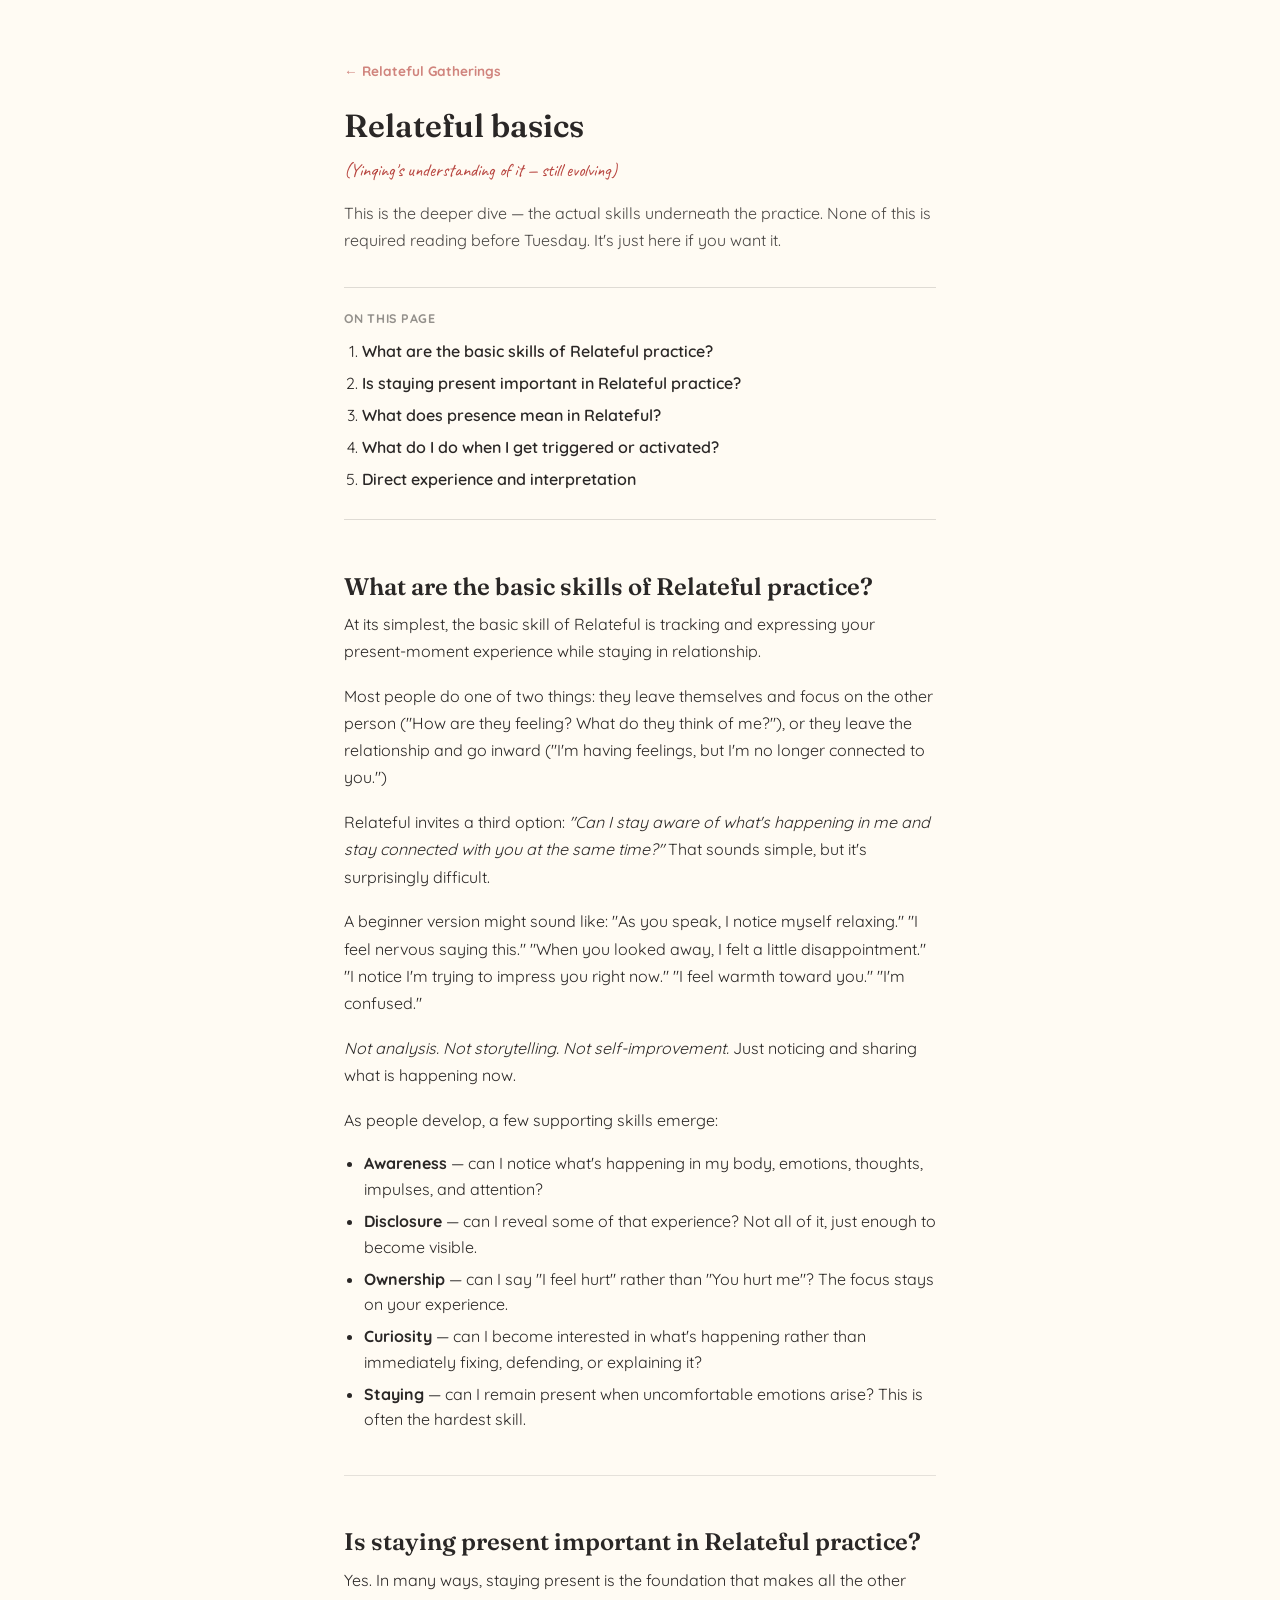
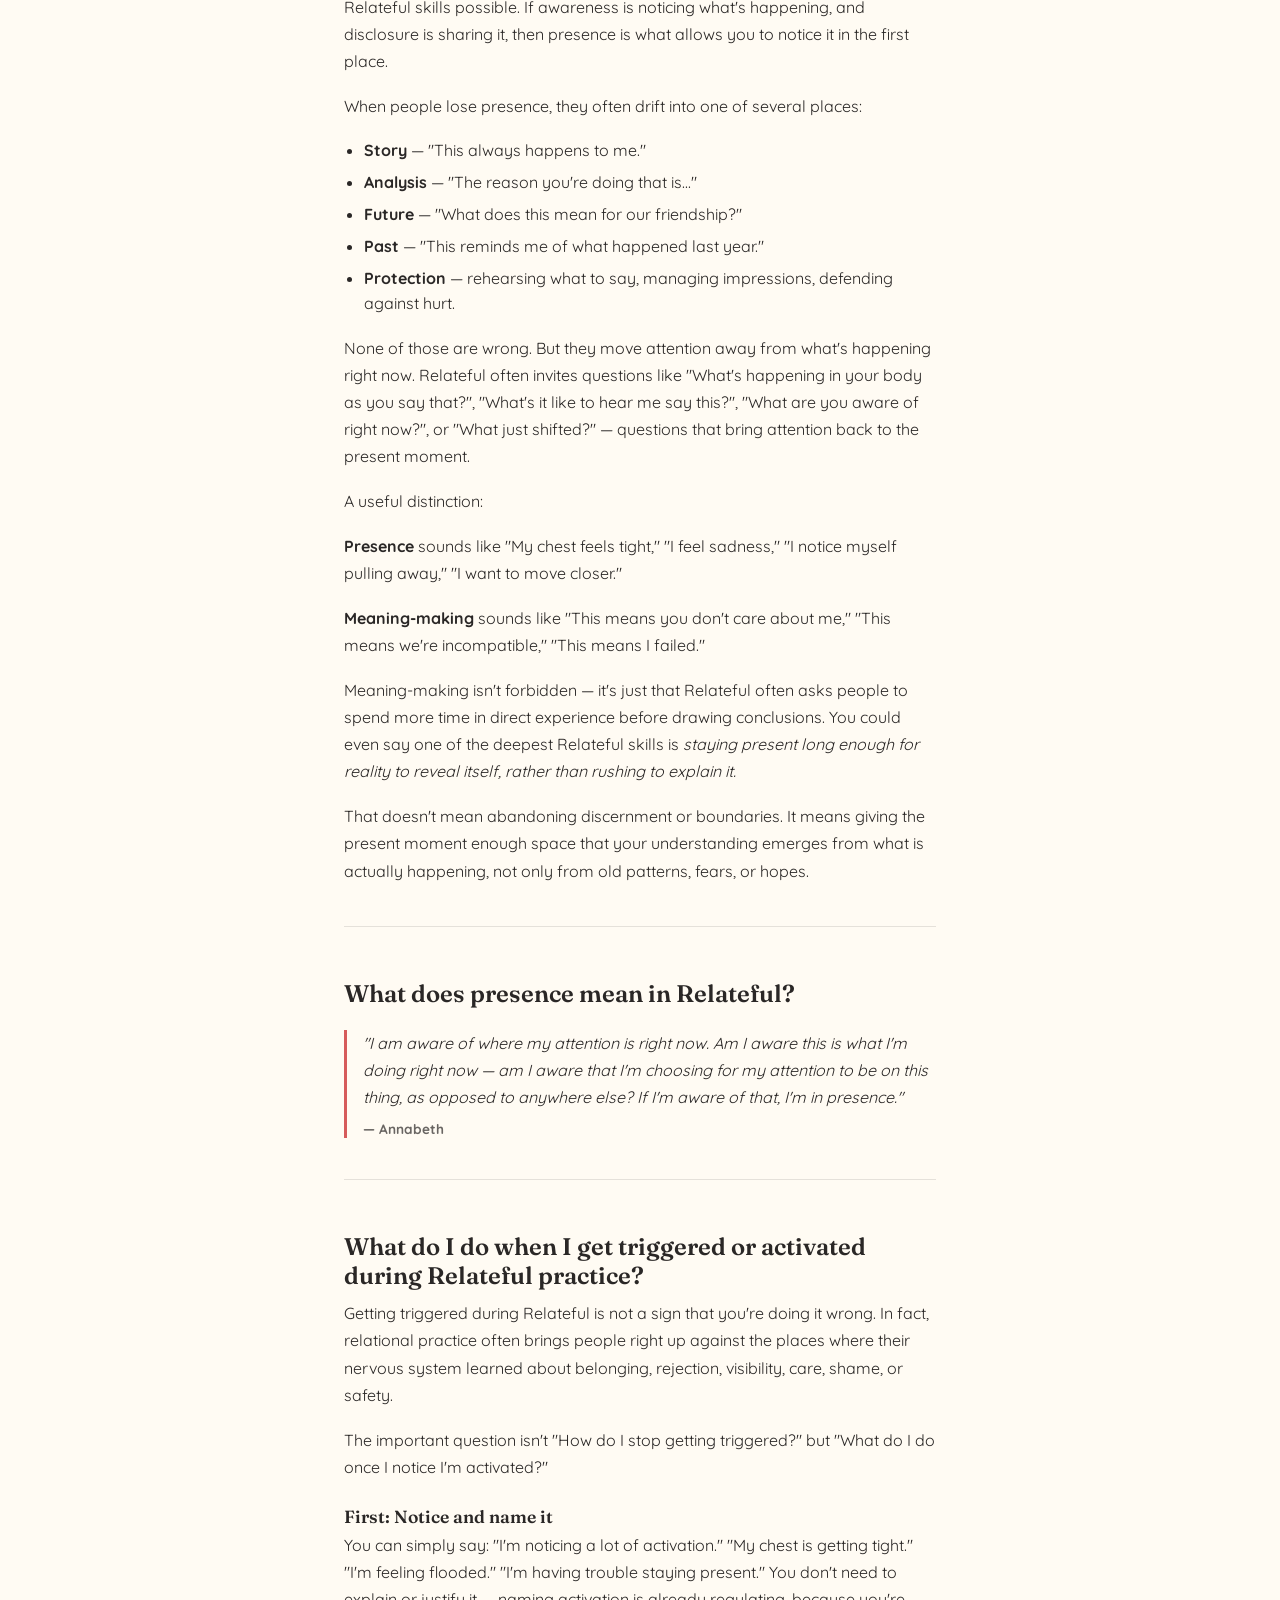
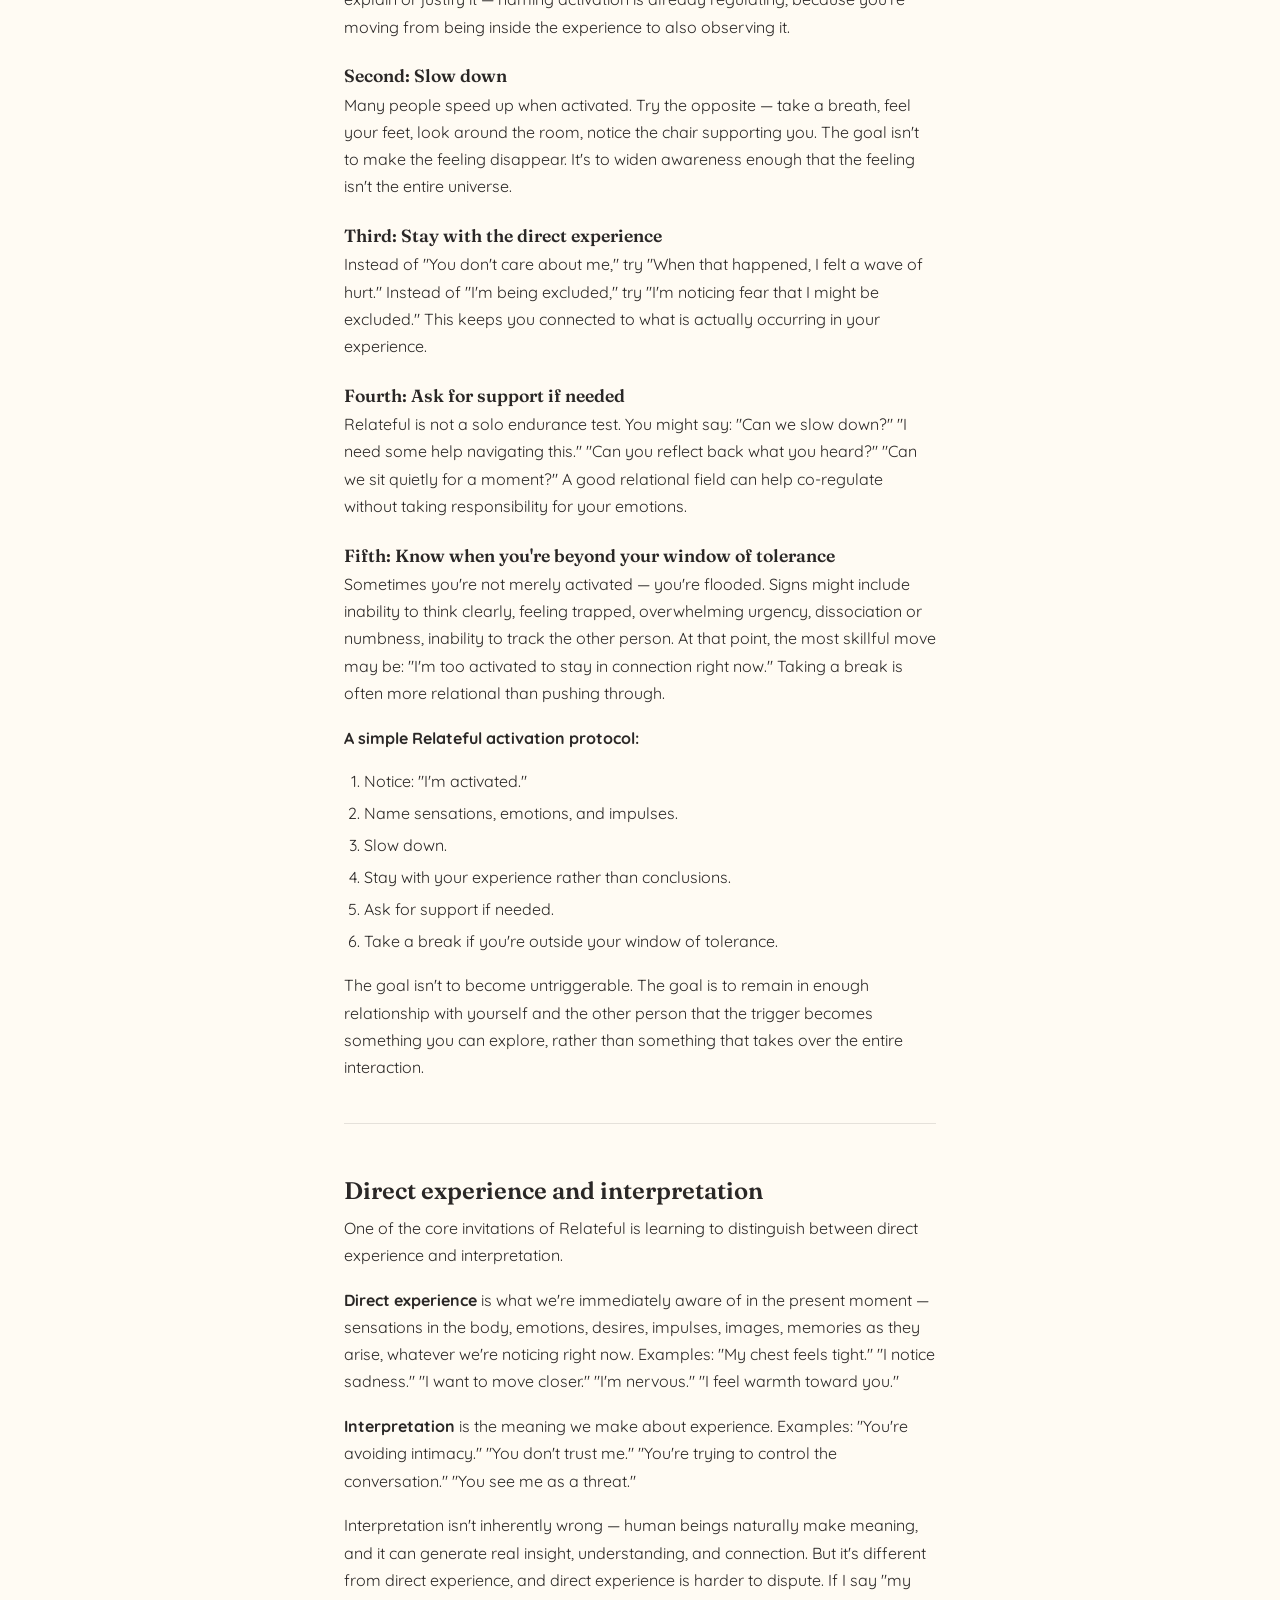
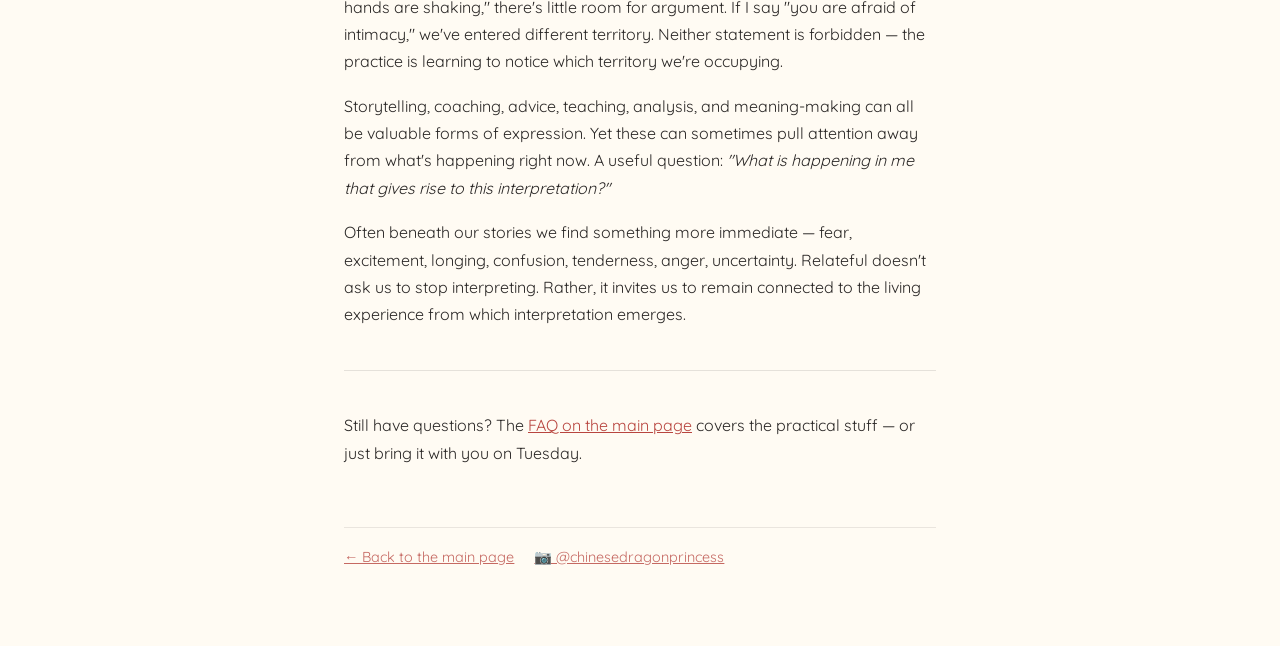
==== basics.html @ a6a4e507 "v1: site as of Aug 20 (Tuesdays 9/15 launch, 516 E 15th St, I/you/we diagram, FAQ set)" ====
<!DOCTYPE html>
<html lang="en">
<head>
<meta charset="UTF-8">
<meta name="viewport" content="width=device-width, initial-scale=1.0">
<title>Relateful Basics — Relateful Gatherings</title>
<meta name="description" content="A deeper look at the skills underneath Relateful practice — awareness, disclosure, ownership, curiosity, staying, and what to do when you get activated.">
<link rel="preconnect" href="https://fonts.googleapis.com">
<link rel="preconnect" href="https://fonts.gstatic.com" crossorigin>
<link href="https://fonts.googleapis.com/css2?family=Fraunces:ital,opsz,wght@0,9..144,400;0,9..144,500;0,9..144,600;1,9..144,500&family=Quicksand:wght@400;500;600;700&family=Caveat:wght@500;600;700&display=swap" rel="stylesheet">
<style>
  :root{
    --chocolate:#2A2726; --chocolate-soft:#3d3836;
    --cream-light:#F5EFE0; --poppy:#D65B5B; --poppy-dark:#b8453f; --white:#FFFBF3;
  }
  *{box-sizing:border-box;}
  body{margin:0; font-family:'Quicksand', sans-serif; color:var(--chocolate); background:var(--white);}
  h1,h2,h3{font-family:'Fraunces', serif; margin:0 0 .4em 0; line-height:1.2; font-weight:600;}
  .script{font-family:'Caveat', cursive; font-weight:600;}
  p{line-height:1.7; margin:0 0 1.1em 0;}
  a{color:var(--poppy-dark);}
  .wrap{max-width:640px; margin:0 auto; padding:60px 24px 80px;}

  .back-link{display:inline-block; font-size:.85rem; font-weight:700; opacity:.65; text-decoration:none; margin-bottom:28px;}
  header .script-sub{font-family:'Caveat',cursive; font-size:1.15rem; color:var(--poppy-dark); margin:2px 0 18px; display:block;}
  header .intro{opacity:.85;}

  h2{font-size:1.5rem; margin-top:2.2em;}
  h3{font-size:1.1rem; margin-top:1.4em; margin-bottom:.3em;}

  ul, ol{padding-left:20px; margin:0 0 1.1em;}
  li{margin-bottom:.4em; line-height:1.6;}

  .toc{margin:32px 0 8px; padding:20px 0; border-top:1px solid rgba(42,39,38,0.15); border-bottom:1px solid rgba(42,39,38,0.15);}
  .toc p{font-size:.78rem; text-transform:uppercase; letter-spacing:.06em; font-weight:700; opacity:.5; margin:0 0 10px;}
  .toc ol{margin:0; padding-left:18px;}
  .toc a{text-decoration:none; font-weight:600; color:var(--chocolate);}
  .toc a:hover{color:var(--poppy-dark);}

  blockquote{margin:1.3em 0; padding-left:16px; border-left:3px solid var(--poppy); font-style:italic;}
  blockquote p{margin:0 0 .4em;}
  blockquote cite{font-style:normal; font-weight:700; font-size:.85rem; opacity:.7;}

  .divider{border:none; border-top:1px solid rgba(42,39,38,0.12); margin:2.6em 0;}

  footer{margin-top:60px; padding-top:20px; border-top:1px solid rgba(42,39,38,0.12); font-size:.9rem; opacity:.8;}
  footer a{margin-right:16px;}
</style>
</head>
<body>
  <div class="wrap">

    <a class="back-link" href="index.html">← Relateful Gatherings</a>

    <header>
      <h1>Relateful basics</h1>
      <span class="script-sub">(Yinqing's understanding of it — still evolving)</span>
      <p class="intro">This is the deeper dive — the actual skills underneath the practice. None of this is required reading before Tuesday. It's just here if you want it.</p>
    </header>

    <nav class="toc">
      <p>On this page</p>
      <ol>
        <li><a href="#skills">What are the basic skills of Relateful practice?</a></li>
        <li><a href="#staying-present">Is staying present important in Relateful practice?</a></li>
        <li><a href="#what-is-presence">What does presence mean in Relateful?</a></li>
        <li><a href="#triggered">What do I do when I get triggered or activated?</a></li>
        <li><a href="#direct-experience">Direct experience and interpretation</a></li>
      </ol>
    </nav>

    <section id="skills">
      <h2>What are the basic skills of Relateful practice?</h2>
      <p>At its simplest, the basic skill of Relateful is tracking and expressing your present-moment experience while staying in relationship.</p>
      <p>Most people do one of two things: they leave themselves and focus on the other person ("How are they feeling? What do they think of me?"), or they leave the relationship and go inward ("I'm having feelings, but I'm no longer connected to you.")</p>
      <p>Relateful invites a third option: <em>"Can I stay aware of what's happening in me and stay connected with you at the same time?"</em> That sounds simple, but it's surprisingly difficult.</p>
      <p>A beginner version might sound like: "As you speak, I notice myself relaxing." "I feel nervous saying this." "When you looked away, I felt a little disappointment." "I notice I'm trying to impress you right now." "I feel warmth toward you." "I'm confused."</p>
      <p><em>Not analysis. Not storytelling. Not self-improvement.</em> Just noticing and sharing what is happening now.</p>
      <p>As people develop, a few supporting skills emerge:</p>
      <ul>
        <li><strong>Awareness</strong> — can I notice what's happening in my body, emotions, thoughts, impulses, and attention?</li>
        <li><strong>Disclosure</strong> — can I reveal some of that experience? Not all of it, just enough to become visible.</li>
        <li><strong>Ownership</strong> — can I say "I feel hurt" rather than "You hurt me"? The focus stays on your experience.</li>
        <li><strong>Curiosity</strong> — can I become interested in what's happening rather than immediately fixing, defending, or explaining it?</li>
        <li><strong>Staying</strong> — can I remain present when uncomfortable emotions arise? This is often the hardest skill.</li>
      </ul>
    </section>

    <hr class="divider">

    <section id="staying-present">
      <h2>Is staying present important in Relateful practice?</h2>
      <p>Yes. In many ways, staying present is the foundation that makes all the other Relateful skills possible. If awareness is noticing what's happening, and disclosure is sharing it, then presence is what allows you to notice it in the first place.</p>
      <p>When people lose presence, they often drift into one of several places:</p>
      <ul>
        <li><strong>Story</strong> — "This always happens to me."</li>
        <li><strong>Analysis</strong> — "The reason you're doing that is..."</li>
        <li><strong>Future</strong> — "What does this mean for our friendship?"</li>
        <li><strong>Past</strong> — "This reminds me of what happened last year."</li>
        <li><strong>Protection</strong> — rehearsing what to say, managing impressions, defending against hurt.</li>
      </ul>
      <p>None of those are wrong. But they move attention away from what's happening right now. Relateful often invites questions like "What's happening in your body as you say that?", "What's it like to hear me say this?", "What are you aware of right now?", or "What just shifted?" — questions that bring attention back to the present moment.</p>
      <p>A useful distinction:</p>
      <p><strong>Presence</strong> sounds like "My chest feels tight," "I feel sadness," "I notice myself pulling away," "I want to move closer."</p>
      <p><strong>Meaning-making</strong> sounds like "This means you don't care about me," "This means we're incompatible," "This means I failed."</p>
      <p>Meaning-making isn't forbidden — it's just that Relateful often asks people to spend more time in direct experience before drawing conclusions. You could even say one of the deepest Relateful skills is <em>staying present long enough for reality to reveal itself, rather than rushing to explain it.</em></p>
      <p>That doesn't mean abandoning discernment or boundaries. It means giving the present moment enough space that your understanding emerges from what is actually happening, not only from old patterns, fears, or hopes.</p>
    </section>

    <hr class="divider">

    <section id="what-is-presence">
      <h2>What does presence mean in Relateful?</h2>
      <blockquote>
        <p>"I am aware of where my attention is right now. Am I aware this is what I'm doing right now — am I aware that I'm choosing for my attention to be on this thing, as opposed to anywhere else? If I'm aware of that, I'm in presence."</p>
        <cite>— Annabeth</cite>
      </blockquote>
    </section>

    <hr class="divider">

    <section id="triggered">
      <h2>What do I do when I get triggered or activated during Relateful practice?</h2>
      <p>Getting triggered during Relateful is not a sign that you're doing it wrong. In fact, relational practice often brings people right up against the places where their nervous system learned about belonging, rejection, visibility, care, shame, or safety.</p>
      <p>The important question isn't "How do I stop getting triggered?" but "What do I do once I notice I'm activated?"</p>

      <h3>First: Notice and name it</h3>
      <p>You can simply say: "I'm noticing a lot of activation." "My chest is getting tight." "I'm feeling flooded." "I'm having trouble staying present." You don't need to explain or justify it — naming activation is already regulating, because you're moving from being inside the experience to also observing it.</p>

      <h3>Second: Slow down</h3>
      <p>Many people speed up when activated. Try the opposite — take a breath, feel your feet, look around the room, notice the chair supporting you. The goal isn't to make the feeling disappear. It's to widen awareness enough that the feeling isn't the entire universe.</p>

      <h3>Third: Stay with the direct experience</h3>
      <p>Instead of "You don't care about me," try "When that happened, I felt a wave of hurt." Instead of "I'm being excluded," try "I'm noticing fear that I might be excluded." This keeps you connected to what is actually occurring in your experience.</p>

      <h3>Fourth: Ask for support if needed</h3>
      <p>Relateful is not a solo endurance test. You might say: "Can we slow down?" "I need some help navigating this." "Can you reflect back what you heard?" "Can we sit quietly for a moment?" A good relational field can help co-regulate without taking responsibility for your emotions.</p>

      <h3>Fifth: Know when you're beyond your window of tolerance</h3>
      <p>Sometimes you're not merely activated — you're flooded. Signs might include inability to think clearly, feeling trapped, overwhelming urgency, dissociation or numbness, inability to track the other person. At that point, the most skillful move may be: "I'm too activated to stay in connection right now." Taking a break is often more relational than pushing through.</p>

      <p><strong>A simple Relateful activation protocol:</strong></p>
      <ol>
        <li>Notice: "I'm activated."</li>
        <li>Name sensations, emotions, and impulses.</li>
        <li>Slow down.</li>
        <li>Stay with your experience rather than conclusions.</li>
        <li>Ask for support if needed.</li>
        <li>Take a break if you're outside your window of tolerance.</li>
      </ol>
      <p>The goal isn't to become untriggerable. The goal is to remain in enough relationship with yourself and the other person that the trigger becomes something you can explore, rather than something that takes over the entire interaction.</p>
    </section>

    <hr class="divider">

    <section id="direct-experience">
      <h2>Direct experience and interpretation</h2>
      <p>One of the core invitations of Relateful is learning to distinguish between direct experience and interpretation.</p>
      <p><strong>Direct experience</strong> is what we're immediately aware of in the present moment — sensations in the body, emotions, desires, impulses, images, memories as they arise, whatever we're noticing right now. Examples: "My chest feels tight." "I notice sadness." "I want to move closer." "I'm nervous." "I feel warmth toward you."</p>
      <p><strong>Interpretation</strong> is the meaning we make about experience. Examples: "You're avoiding intimacy." "You don't trust me." "You're trying to control the conversation." "You see me as a threat."</p>
      <p>Interpretation isn't inherently wrong — human beings naturally make meaning, and it can generate real insight, understanding, and connection. But it's different from direct experience, and direct experience is harder to dispute. If I say "my hands are shaking," there's little room for argument. If I say "you are afraid of intimacy," we've entered different territory. Neither statement is forbidden — the practice is learning to notice which territory we're occupying.</p>
      <p>Storytelling, coaching, advice, teaching, analysis, and meaning-making can all be valuable forms of expression. Yet these can sometimes pull attention away from what's happening right now. A useful question: <em>"What is happening in me that gives rise to this interpretation?"</em></p>
      <p>Often beneath our stories we find something more immediate — fear, excitement, longing, confusion, tenderness, anger, uncertainty. Relateful doesn't ask us to stop interpreting. Rather, it invites us to remain connected to the living experience from which interpretation emerges.</p>
    </section>

    <hr class="divider">

    <p>Still have questions? The <a href="index.html#faq">FAQ on the main page</a> covers the practical stuff — or just bring it with you on Tuesday.</p>

    <footer>
      <a href="index.html">← Back to the main page</a>
      <a href="https://instagram.com/chinesedragonprincess" target="_blank" rel="noopener">📷 @chinesedragonprincess</a>
    </footer>

  </div>
</body>
</html>
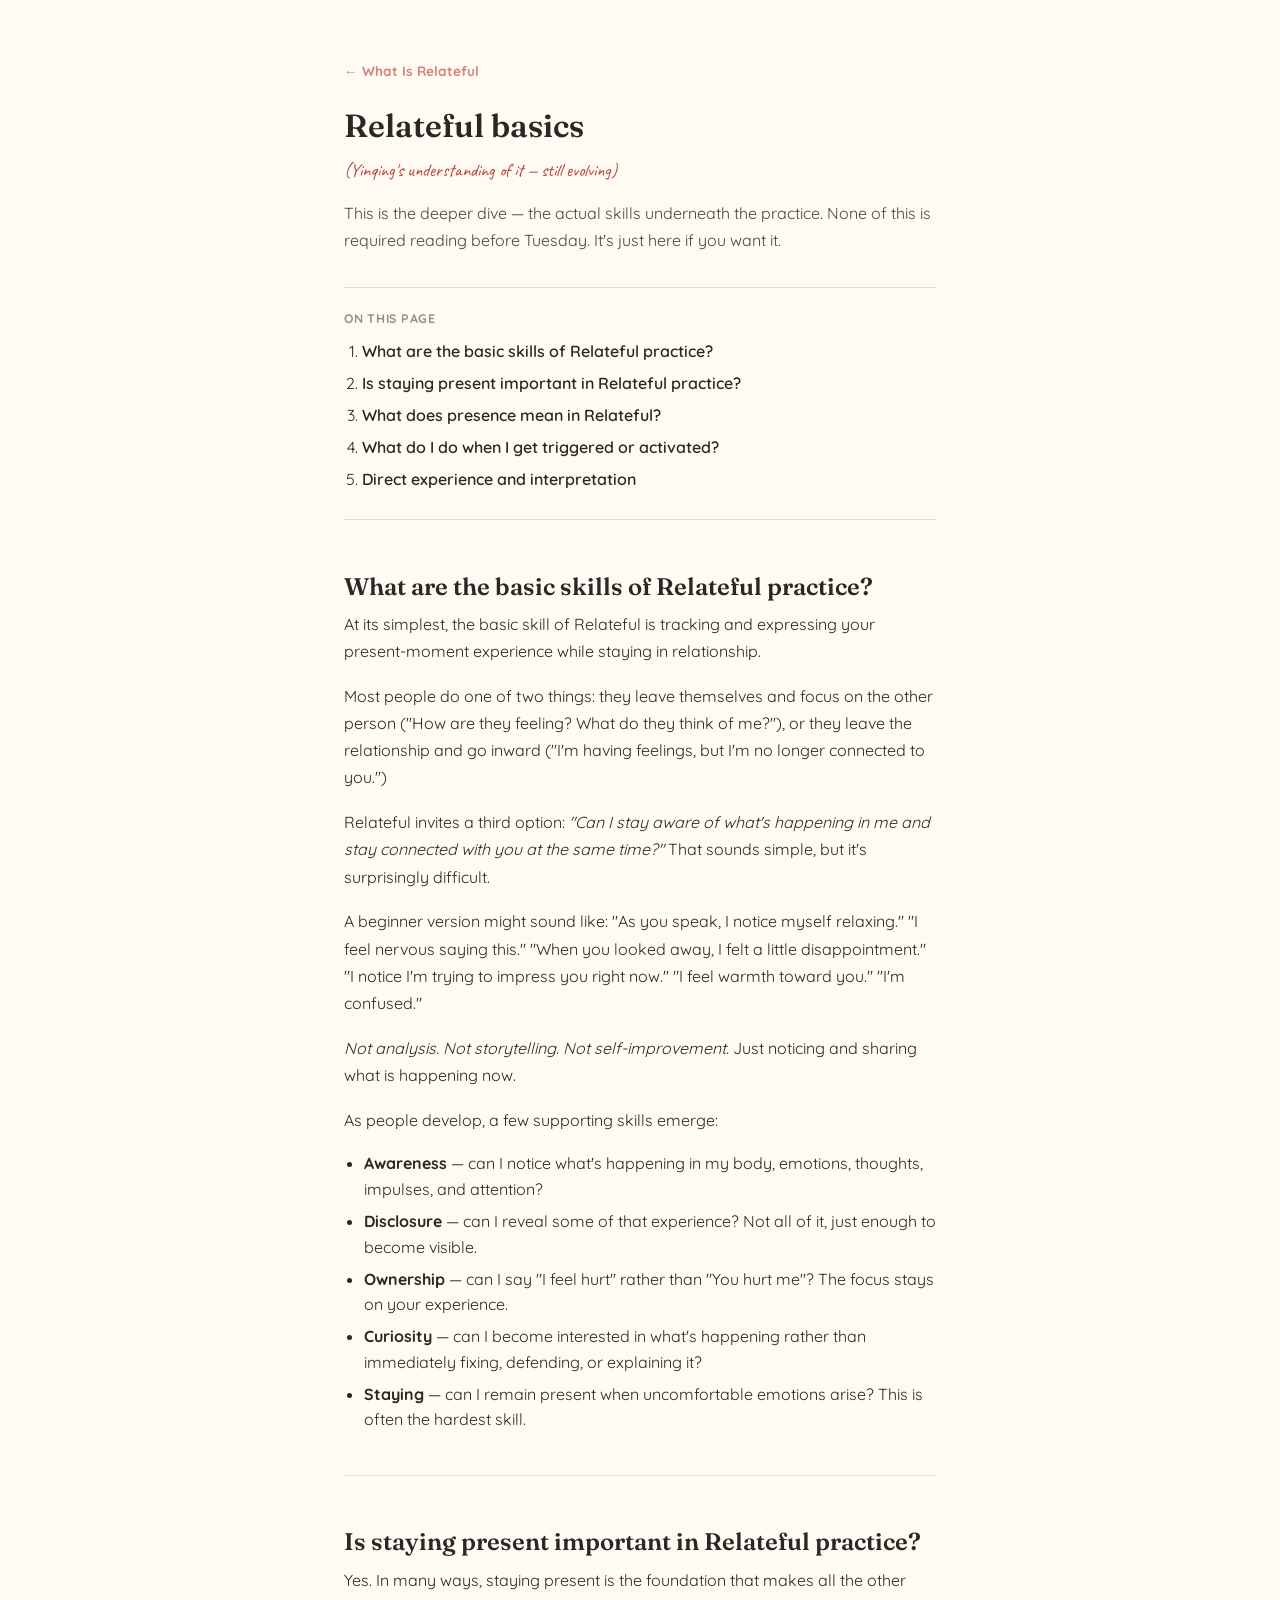
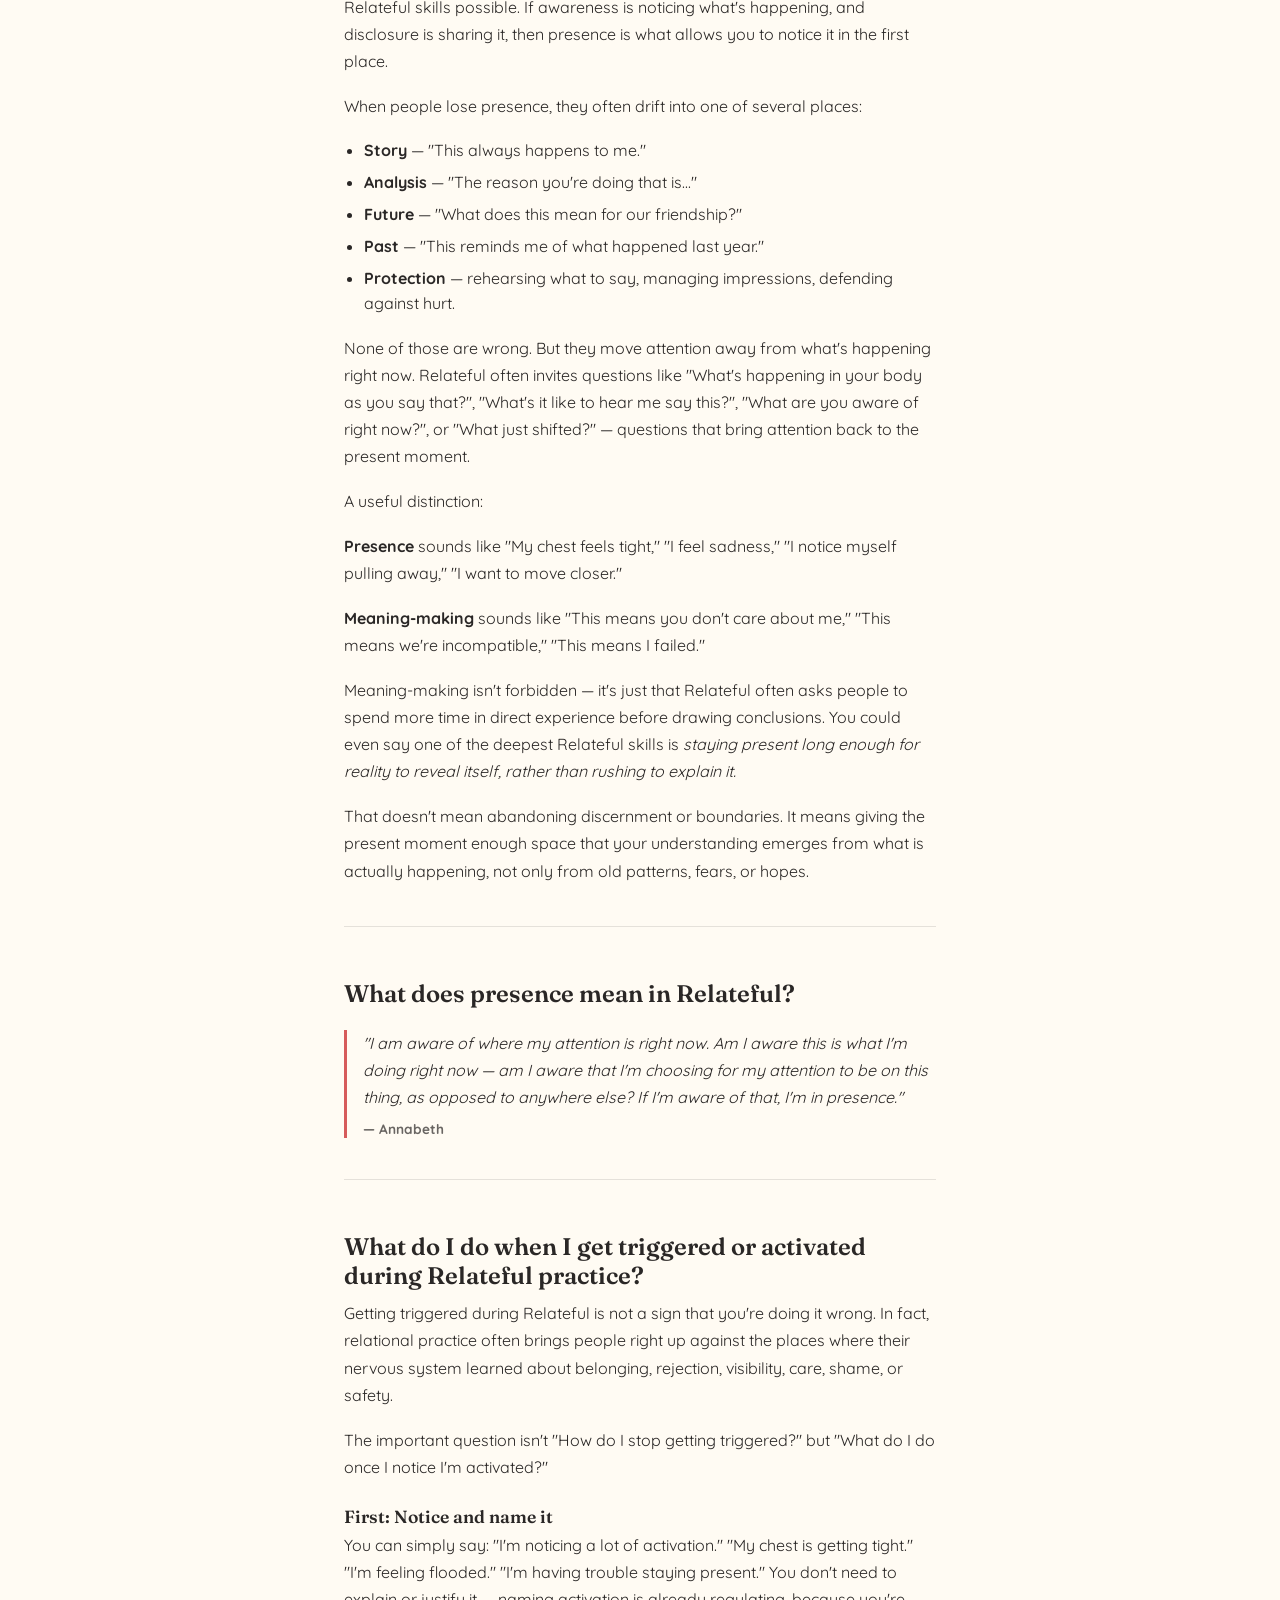
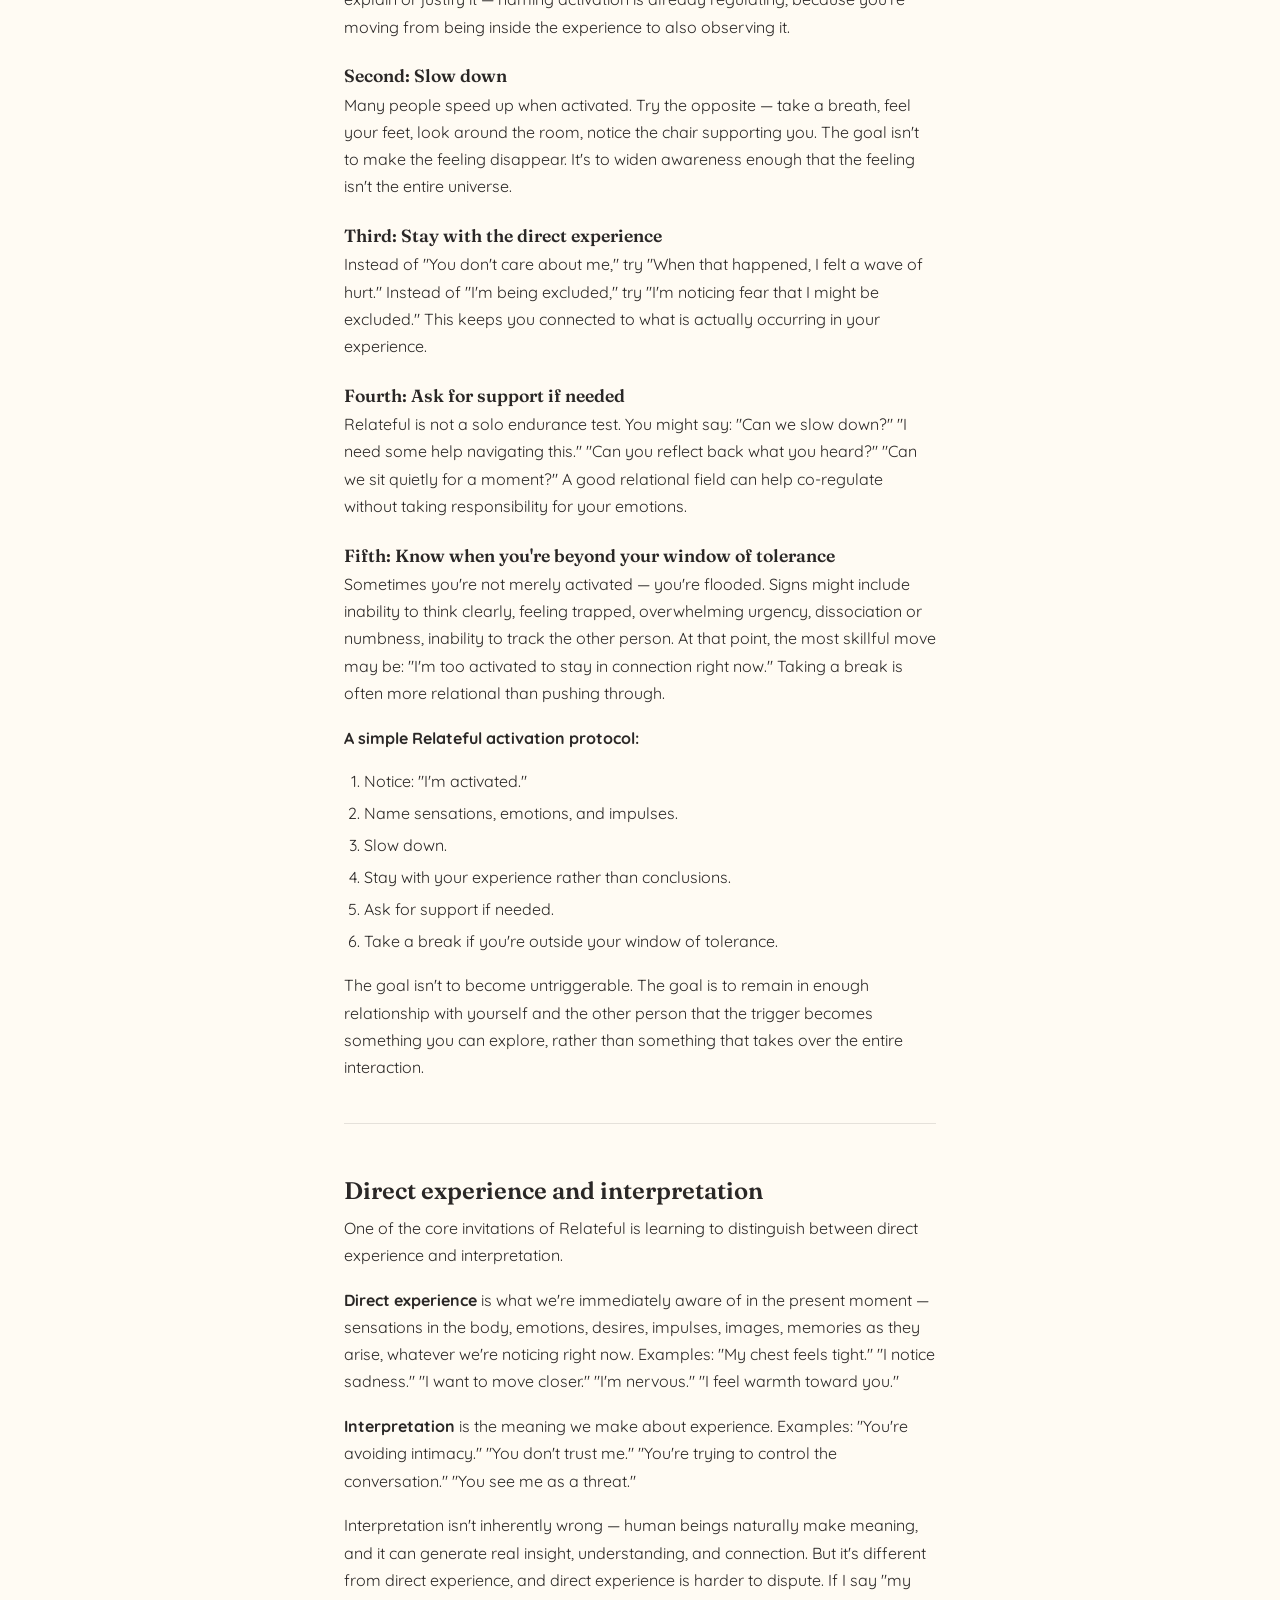
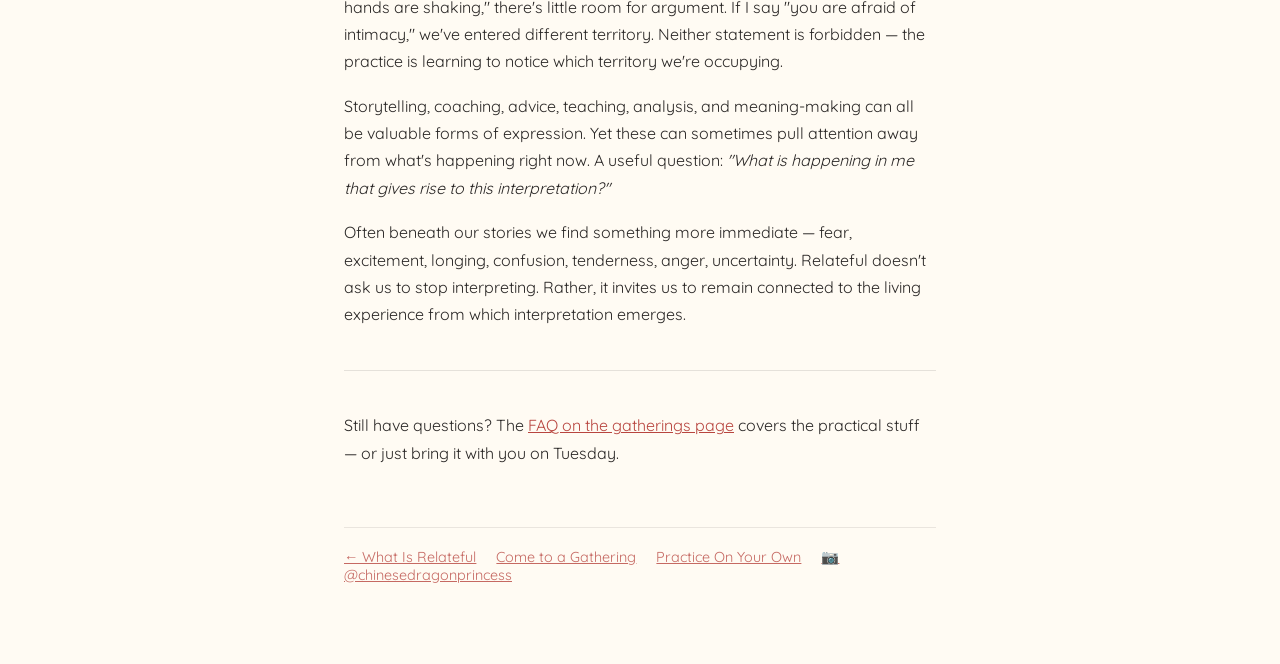
==== commit 0eb98d6b: "Split site into four pages; add the question library Restructures the single-page site into the arch" ====
--- a/basics.html
+++ b/basics.html
@@ -8,15 +8,13 @@
 <link rel="preconnect" href="https://fonts.googleapis.com">
 <link rel="preconnect" href="https://fonts.gstatic.com" crossorigin>
 <link href="https://fonts.googleapis.com/css2?family=Fraunces:ital,opsz,wght@0,9..144,400;0,9..144,500;0,9..144,600;1,9..144,500&family=Quicksand:wght@400;500;600;700&family=Caveat:wght@500;600;700&display=swap" rel="stylesheet">
+<link rel="stylesheet" href="/styles.css">
 <style>
-  :root{
-    --chocolate:#2A2726; --chocolate-soft:#3d3836;
-    --cream-light:#F5EFE0; --poppy:#D65B5B; --poppy-dark:#b8453f; --white:#FFFBF3;
-  }
-  *{box-sizing:border-box;}
-  body{margin:0; font-family:'Quicksand', sans-serif; color:var(--chocolate); background:var(--white);}
+  /* Colors, .script, and the base reset come from styles.css.
+     Everything below overrides the shared defaults for this
+     page's plainer, article-style layout. */
+  body{margin:0; font-family:'Quicksand', sans-serif; color:var(--chocolate); background:var(--white); overflow-x:visible;}
   h1,h2,h3{font-family:'Fraunces', serif; margin:0 0 .4em 0; line-height:1.2; font-weight:600;}
-  .script{font-family:'Caveat', cursive; font-weight:600;}
   p{line-height:1.7; margin:0 0 1.1em 0;}
   a{color:var(--poppy-dark);}
   .wrap{max-width:640px; margin:0 auto; padding:60px 24px 80px;}
@@ -50,7 +48,7 @@
 <body>
   <div class="wrap">
 
-    <a class="back-link" href="index.html">← Relateful Gatherings</a>
+    <a class="back-link" href="/what-is-relateful">← What Is Relateful</a>
 
     <header>
       <h1>Relateful basics</h1>
@@ -165,10 +163,12 @@
 
     <hr class="divider">
 
-    <p>Still have questions? The <a href="index.html#faq">FAQ on the main page</a> covers the practical stuff — or just bring it with you on Tuesday.</p>
+    <p>Still have questions? The <a href="/gatherings#faq">FAQ on the gatherings page</a> covers the practical stuff — or just bring it with you on Tuesday.</p>
 
     <footer>
-      <a href="index.html">← Back to the main page</a>
+      <a href="/what-is-relateful">← What Is Relateful</a>
+      <a href="/gatherings">Come to a Gathering</a>
+      <a href="/practice">Practice On Your Own</a>
       <a href="https://instagram.com/chinesedragonprincess" target="_blank" rel="noopener">📷 @chinesedragonprincess</a>
     </footer>
 
--- a/styles.css
+++ b/styles.css
@@ -0,0 +1,293 @@
+/* ============================================================
+   Relateful Gatherings — shared design system
+   Used by index.html, basics.html, and brand-guidelines.html.
+   Colors, type, and every reusable component live here once;
+   each page keeps only what's genuinely unique to it (page
+   layout scaffolding like `section`/`footer` sizing, and any
+   component that's deliberately a different scale on that page,
+   like the small nested-circle diagram in the brand guide).
+   ============================================================ */
+
+:root{
+  --chocolate:#2A2726;
+  --chocolate-soft:#3d3836;
+  --cream:#E6DCC4;
+  --cream-light:#F5EFE0;
+  --poppy:#D65B5B;
+  --poppy-dark:#b8453f;
+  --poppy-light:#f0a9a3;
+  --sage:#7c8a63;
+  --white:#FFFBF3;
+  --shadow: 0 10px 30px rgba(42,39,38,0.15);
+  --radius-lg: 42% 58% 61% 39% / 45% 40% 60% 55%;
+}
+*{box-sizing:border-box;}
+html{scroll-behavior:smooth;}
+body{
+  margin:0;
+  font-family:'Quicksand', sans-serif;
+  color:var(--chocolate);
+  background:var(--cream-light);
+  overflow-x:hidden;
+}
+h1,h2,h3{font-family:'Fraunces', serif; margin:0 0 .4em 0; line-height:1.08; font-weight:600;}
+.script{font-family:'Caveat', cursive; font-weight:600;}
+p{line-height:1.65; margin:0 0 1em 0;}
+a{color:inherit;}
+img{max-width:100%; display:block;}
+.wrap{max-width:1040px; margin:0 auto; padding:0 24px;}
+.center{text-align:center;}
+
+/* ---------- decorative blobs (site-wide background motif) ---------- */
+.blob{position:absolute; border-radius:var(--radius-lg); z-index:0; filter:blur(0px); opacity:.55;}
+.blob.b1{width:340px;height:340px; background:var(--poppy-light); top:-120px; right:-100px;}
+.blob.b2{width:260px;height:260px; background:var(--sage); opacity:.25; bottom:-80px; left:-90px;}
+.blob.b3{width:180px;height:180px; background:var(--poppy); opacity:.18; top:40%; right:8%;}
+.dots{position:absolute; width:120px; height:120px; background-image:radial-gradient(var(--chocolate) 2px, transparent 2px); background-size:16px 16px; opacity:.15;}
+
+/* ---------- buttons ---------- */
+.btn{
+  display:inline-flex; align-items:center; gap:8px;
+  font-family:'Quicksand', sans-serif; font-weight:700; font-size:1.02rem;
+  padding:15px 30px; border-radius:100px; text-decoration:none;
+  border:2px solid transparent; cursor:pointer; transition:transform .15s ease, box-shadow .15s ease;
+}
+.btn:hover{transform:translateY(-2px);}
+.btn-primary{background:var(--poppy); color:var(--white); box-shadow:0 8px 20px rgba(214,91,91,0.35);}
+.btn-primary:hover{background:var(--poppy-dark);}
+.btn-ghost{background:transparent; color:var(--chocolate); border-color:var(--chocolate);}
+.btn-ghost:hover{background:var(--chocolate); color:var(--white);}
+.btn-light{background:var(--cream-light); color:var(--chocolate);}
+.cta-row{display:flex; flex-wrap:wrap; gap:14px; align-items:center; margin-top:28px;}
+.launch-note{font-weight:700; color:var(--poppy-dark); font-size:.95rem; margin:16px 0 0;}
+.microcopy{font-size:.85rem; opacity:.7; margin-top:10px;}
+
+/* ---------- sticky bar ---------- */
+.stickybar{
+  position:fixed; left:0; right:0; bottom:0; z-index:500;
+  background:var(--chocolate); color:var(--white);
+  padding:14px 20px; display:flex; align-items:center; justify-content:center; gap:20px;
+  transform:translateY(120%); transition:transform .35s ease;
+  box-shadow:0 -6px 24px rgba(0,0,0,0.25);
+  flex-wrap:wrap;
+}
+.stickybar.show{transform:translateY(0);}
+.stickybar .meta{font-family:'Quicksand'; font-weight:600; font-size:.92rem; opacity:.9;}
+.stickybar .btn-primary{padding:10px 22px; font-size:.92rem;}
+
+/* ---------- hero ---------- */
+.hero{
+  padding-top:70px;
+  background:linear-gradient(160deg, var(--cream) 0%, var(--cream-light) 55%, var(--white) 100%);
+  text-align:center;
+}
+.hero .eyebrow{
+  display:inline-block; font-family:'Caveat',cursive; font-size:1.4rem; color:var(--poppy-dark);
+  transform:rotate(-3deg); margin-bottom:6px;
+}
+.hero h1{font-size:clamp(2.6rem, 6vw, 4.6rem); letter-spacing:-0.01em;}
+.hero .hook{
+  font-family:'Fraunces', serif; font-style:italic; font-weight:500;
+  font-size:clamp(1.15rem, 2.4vw, 1.5rem);
+  max-width:640px; margin:18px auto 0; color:var(--chocolate-soft);
+}
+.hero .sub{max-width:520px; margin:14px auto 0; font-size:1.05rem;}
+.hero .cta-row{justify-content:center;}
+.meta-pill{
+  display:inline-flex; flex-wrap:wrap; gap:10px 18px; justify-content:center;
+  margin-top:34px; padding:14px 26px; background:var(--white); border-radius:100px;
+  box-shadow:var(--shadow); font-weight:600; font-size:.95rem;
+}
+.meta-pill span{white-space:nowrap;}
+.hero-photo-strip{margin-top:56px; display:flex; justify-content:center; gap:18px; flex-wrap:wrap;}
+.polaroid{
+  background:var(--white); padding:10px 10px 22px; box-shadow:var(--shadow); width:150px;
+  font-family:'Caveat',cursive; text-align:center; font-size:1rem; color:var(--chocolate-soft);
+}
+.polaroid .ph{width:100%; height:120px; border-radius:6px; background:linear-gradient(135deg,var(--poppy-light),var(--sage)); opacity:.5;}
+.polaroid img.ph-real{width:100%; height:120px; object-fit:cover; border-radius:6px;}
+.polaroid:nth-child(1){transform:rotate(-6deg);}
+.polaroid:nth-child(2){transform:rotate(4deg); margin-top:14px;}
+.polaroid:nth-child(3){transform:rotate(-2deg);}
+
+/* ---------- arc-label: the curved section-heading motif ---------- */
+.arc-label{display:inline-block; font-size:1.5rem; margin:0 auto 6px; transform:rotate(-3deg); position:relative;}
+.arc-label svg{display:block; width:140px; height:16px; margin:4px auto 0;}
+
+/* ---------- dark section (Is This You? / Voice & tone / brand personality) ---------- */
+.dark-section{background:var(--chocolate); color:var(--cream-light);}
+.dark-section h2{color:var(--white); text-align:center; font-size:clamp(2rem,4vw,2.8rem);}
+.dark-section .arc-label text{fill:var(--poppy-light);}
+.mirror-list{max-width:680px; margin:34px auto 0; display:grid; gap:18px;}
+.mirror-item{
+  display:flex; gap:14px; align-items:flex-start; background:rgba(255,255,255,0.05);
+  padding:18px 22px; border-radius:18px; border:1px solid rgba(255,255,255,0.1);
+}
+.mirror-item .mark{font-family:'Fraunces',serif; font-size:1.4rem; color:var(--poppy-light); flex-shrink:0;}
+.mirror-item p{margin:0; font-size:1.05rem;}
+
+/* ---------- nested-circle pulse animation (sizing stays per-page) ---------- */
+@keyframes ring-pulse{
+  0%,100%{transform:scale(1);}
+  50%{transform:scale(1.045);}
+}
+
+/* ---------- detail-cards (Details section / applied examples) ---------- */
+.detail-cards{display:grid; grid-template-columns:repeat(auto-fit,minmax(200px,1fr)); gap:20px; margin-top:40px; text-align:left;}
+.detail-card{background:rgba(255,255,255,0.06); border:1px solid rgba(255,255,255,0.12); border-radius:20px; padding:26px;}
+.detail-card .ic{font-size:1.6rem;}
+.detail-card h3{font-family:'Quicksand'; font-size:1.05rem; font-weight:700; margin:12px 0 6px; color:var(--poppy-light);}
+.detail-card p{margin:0; font-size:.95rem; opacity:.9;}
+
+/* ---------- rsvp ---------- */
+.rsvp{background:linear-gradient(160deg, var(--poppy-light) 0%, var(--cream) 60%);}
+.rsvp-box{
+  max-width:640px; margin:0 auto; text-align:center; background:var(--white);
+  border-radius:32px; padding:56px 40px; box-shadow:var(--shadow);
+}
+.rsvp-box h2{font-size:clamp(1.9rem,3.6vw,2.4rem);}
+.rsvp-box .cta-row{justify-content:center;}
+
+/* ---------- footer link styling (bare `footer` box stays page-local) ---------- */
+footer .wordmark{font-family:'Fraunces',serif; font-size:1.4rem; margin-bottom:8px;}
+footer .links{margin-top:14px; font-size:.9rem; opacity:.75;}
+footer .links a{text-decoration:underline; margin:0 8px;}
+
+.callout{max-width:640px; margin:36px auto 0; text-align:center; opacity:.85; font-size:.98rem;}
+
+/* ============================================================
+   MULTI-PAGE ARCHITECTURE (added when the one-pager was split
+   into /what-is-relateful, /gatherings, and /practice).
+   Everything below is used by two or more pages, so it lives
+   here rather than in any single page's local <style>.
+   ============================================================ */
+
+/* ---------- page scaffolding shared by all public pages ----------
+   Scoped to body.site on purpose: basics.html and the internal brand
+   guide share this stylesheet but use their own plain article layout,
+   so bare `section`/`footer` rules must not reach them. */
+.site section{position:relative; padding:110px 0; overflow:hidden;}
+/* Decorative blobs are absolutely positioned, so without this they paint
+   over the static content — visible as a blob across the headline on narrow
+   screens. Lifting the content wrapper keeps text on top. */
+.site section > .wrap{position:relative; z-index:1;}
+.site footer{background:var(--chocolate); color:var(--cream-light); padding:50px 0 100px; text-align:center;}
+
+/* ---------- site nav ----------
+   Capped at four items, forever. "Come to a Gathering" is the
+   only one styled as a button — the other two are support. */
+.sitenav{
+  position:sticky; top:0; z-index:400;
+  background:rgba(245,239,224,0.92); backdrop-filter:blur(10px);
+  border-bottom:1px solid rgba(42,39,38,0.08);
+}
+.sitenav .wrap{display:flex; align-items:center; gap:18px; flex-wrap:wrap; padding-top:14px; padding-bottom:14px;}
+.sitenav .brand{
+  font-family:'Fraunces',serif; font-weight:600; font-size:1.12rem;
+  text-decoration:none; margin-right:auto; white-space:nowrap;
+}
+.sitenav .links{display:flex; align-items:center; gap:22px;}
+.sitenav .links a{
+  text-decoration:none; font-weight:600; font-size:.95rem; opacity:.75;
+  padding:4px 0; border-bottom:2px solid transparent; white-space:nowrap;
+}
+.sitenav .links a:hover{opacity:1;}
+.sitenav a[aria-current="page"]{opacity:1; border-bottom-color:var(--poppy);}
+.sitenav .nav-cta{
+  padding:10px 22px; font-size:.95rem; border-bottom:none;
+  box-shadow:0 6px 16px rgba(214,91,91,0.28);
+}
+.sitenav .nav-cta[aria-current="page"]{border-bottom:none;}
+
+/* Below 700px the two supporting links drop to their own row, so the
+   brand and the one call to action always share the first line. */
+@media (max-width:700px){
+  .sitenav .wrap{gap:8px; padding:9px 16px;}
+  .sitenav .brand{font-size:.92rem; order:1;}
+  .sitenav .nav-cta{order:2; padding:8px 13px; font-size:.78rem;}
+  .sitenav .links{order:3; width:100%; gap:18px;}
+  .sitenav .links a{font-size:.84rem;}
+}
+
+/* ---------- the flow / nested-circle diagram ---------- */
+.practice{background:var(--cream-light);}
+.practice .grid{display:grid; grid-template-columns:1fr 1fr; gap:60px; align-items:center;}
+.practice .visual{position:relative; height:340px;}
+.practice h2{font-size:clamp(2rem,4vw,2.6rem);}
+.practice .steps{margin-top:20px; display:grid; gap:14px;}
+.practice .steps p{margin:0;}
+.flow-circle{
+  position:absolute; border-radius:50%; border:2px dashed var(--poppy); opacity:.55;
+  animation:ring-pulse 3.6s ease-in-out infinite;
+}
+.flow-circle.c1{width:300px;height:300px; top:20px; left:20px; animation-delay:.6s;}
+.flow-circle.c2{width:190px;height:190px; top:75px; left:75px; border-style:solid; border-color:var(--sage); opacity:.6; animation-delay:.3s;}
+.flow-circle.c3{width:90px;height:90px; top:125px; left:125px; background:var(--poppy); opacity:.85; border:none;}
+.flow-circle .label{
+  position:absolute; inset:0; display:flex; align-items:center; justify-content:center;
+  font-family:'Caveat',cursive; font-weight:700; font-size:1.3rem; color:var(--white); text-align:center; padding:10px;
+}
+.ring-tag{
+  position:absolute; left:50%; transform:translateX(-50%);
+  background:var(--white); border-radius:100px; padding:5px 14px;
+  font-family:'Caveat',cursive; font-weight:700; font-size:1rem;
+  box-shadow:0 4px 12px rgba(42,39,38,0.12); white-space:nowrap; z-index:2;
+}
+.ring-tag.tag-we{top:6px; color:var(--poppy-dark);}
+.ring-tag.tag-you{top:60px; color:var(--sage);}
+
+/* ---------- what-to-expect timeline ---------- */
+.expect{background:var(--white);}
+.expect h2{text-align:center; font-size:clamp(2rem,4vw,2.6rem);}
+.timeline{max-width:640px; margin:40px auto 0; position:relative; padding-left:30px;}
+.timeline::before{content:'';position:absolute; left:6px; top:6px; bottom:6px; width:2px; background:repeating-linear-gradient(to bottom, var(--poppy) 0 6px, transparent 6px 12px);}
+.t-item{position:relative; margin-bottom:32px;}
+.t-item::before{content:''; position:absolute; left:-30px; top:4px; width:14px; height:14px; border-radius:50%; background:var(--poppy);}
+.t-item .time{font-family:'Caveat',cursive; font-size:1.3rem; color:var(--poppy-dark); font-weight:700; display:block;}
+.t-item p{margin:2px 0 0;}
+
+/* ---------- facilitator ---------- */
+.host{background:var(--cream);}
+.host .grid{display:grid; grid-template-columns:280px 1fr; gap:56px; align-items:center;}
+.host-photo-wrap{position:relative;}
+.host-photo-frame{
+  background:var(--white); padding:14px 14px 34px; box-shadow:var(--shadow);
+  transform:rotate(-3deg); border-radius:4px;
+}
+.host-photo-frame img{border-radius:2px; aspect-ratio:1/1; object-fit:cover; width:100%; height:auto; display:block;}
+.host-photo-frame .cap{font-family:'Caveat',cursive; text-align:center; font-size:1.15rem; margin-top:10px; color:var(--chocolate-soft);}
+.host h2{font-size:clamp(1.9rem,3.6vw,2.5rem);}
+.host .name{font-family:'Caveat',cursive; font-size:1.4rem; color:var(--poppy-dark); display:block; margin-bottom:4px;}
+
+/* ---------- details ---------- */
+.details{background:var(--chocolate); color:var(--white);}
+.details .wrap{text-align:center;}
+.details h2{color:var(--white); font-size:clamp(2rem,4vw,2.6rem);}
+
+/* ---------- faq ---------- */
+.faq{background:var(--white);}
+.faq h2{text-align:center; font-size:clamp(2rem,4vw,2.6rem);}
+.faq-list{max-width:700px; margin:40px auto 0; display:grid; gap:14px;}
+details.q{background:var(--cream-light); border-radius:16px; padding:18px 22px;}
+details.q summary{font-weight:700; cursor:pointer; list-style:none; display:flex; justify-content:space-between; align-items:center; font-size:1.03rem;}
+details.q summary::-webkit-details-marker{display:none;}
+details.q summary::after{content:'+'; font-size:1.4rem; color:var(--poppy); margin-left:12px;}
+details.q[open] summary::after{content:'–';}
+details.q p{margin:12px 0 0; font-size:.98rem;}
+details.q ul{margin:12px 0 0; padding-left:20px; display:grid; gap:8px;}
+details.q ul li{font-size:.98rem; line-height:1.5;}
+
+/* ---------- "next page" hand-off block that closes every page ----------
+   Principle 5: contextual links beat navigation. Every page ends by
+   pointing at the gathering, or at what supports it. */
+.handoff{background:var(--cream-light); text-align:center;}
+.handoff .wrap{max-width:640px;}
+.handoff h2{font-size:clamp(1.7rem,3.2vw,2.2rem);}
+.handoff .cta-row{justify-content:center;}
+
+@media (max-width:760px){
+  .site section{padding:76px 0;}
+  .practice .grid, .host .grid{grid-template-columns:1fr;}
+  .host-photo-wrap{max-width:240px; margin:0 auto;}
+  .practice .visual{height:240px; transform:scale(.8);}
+}
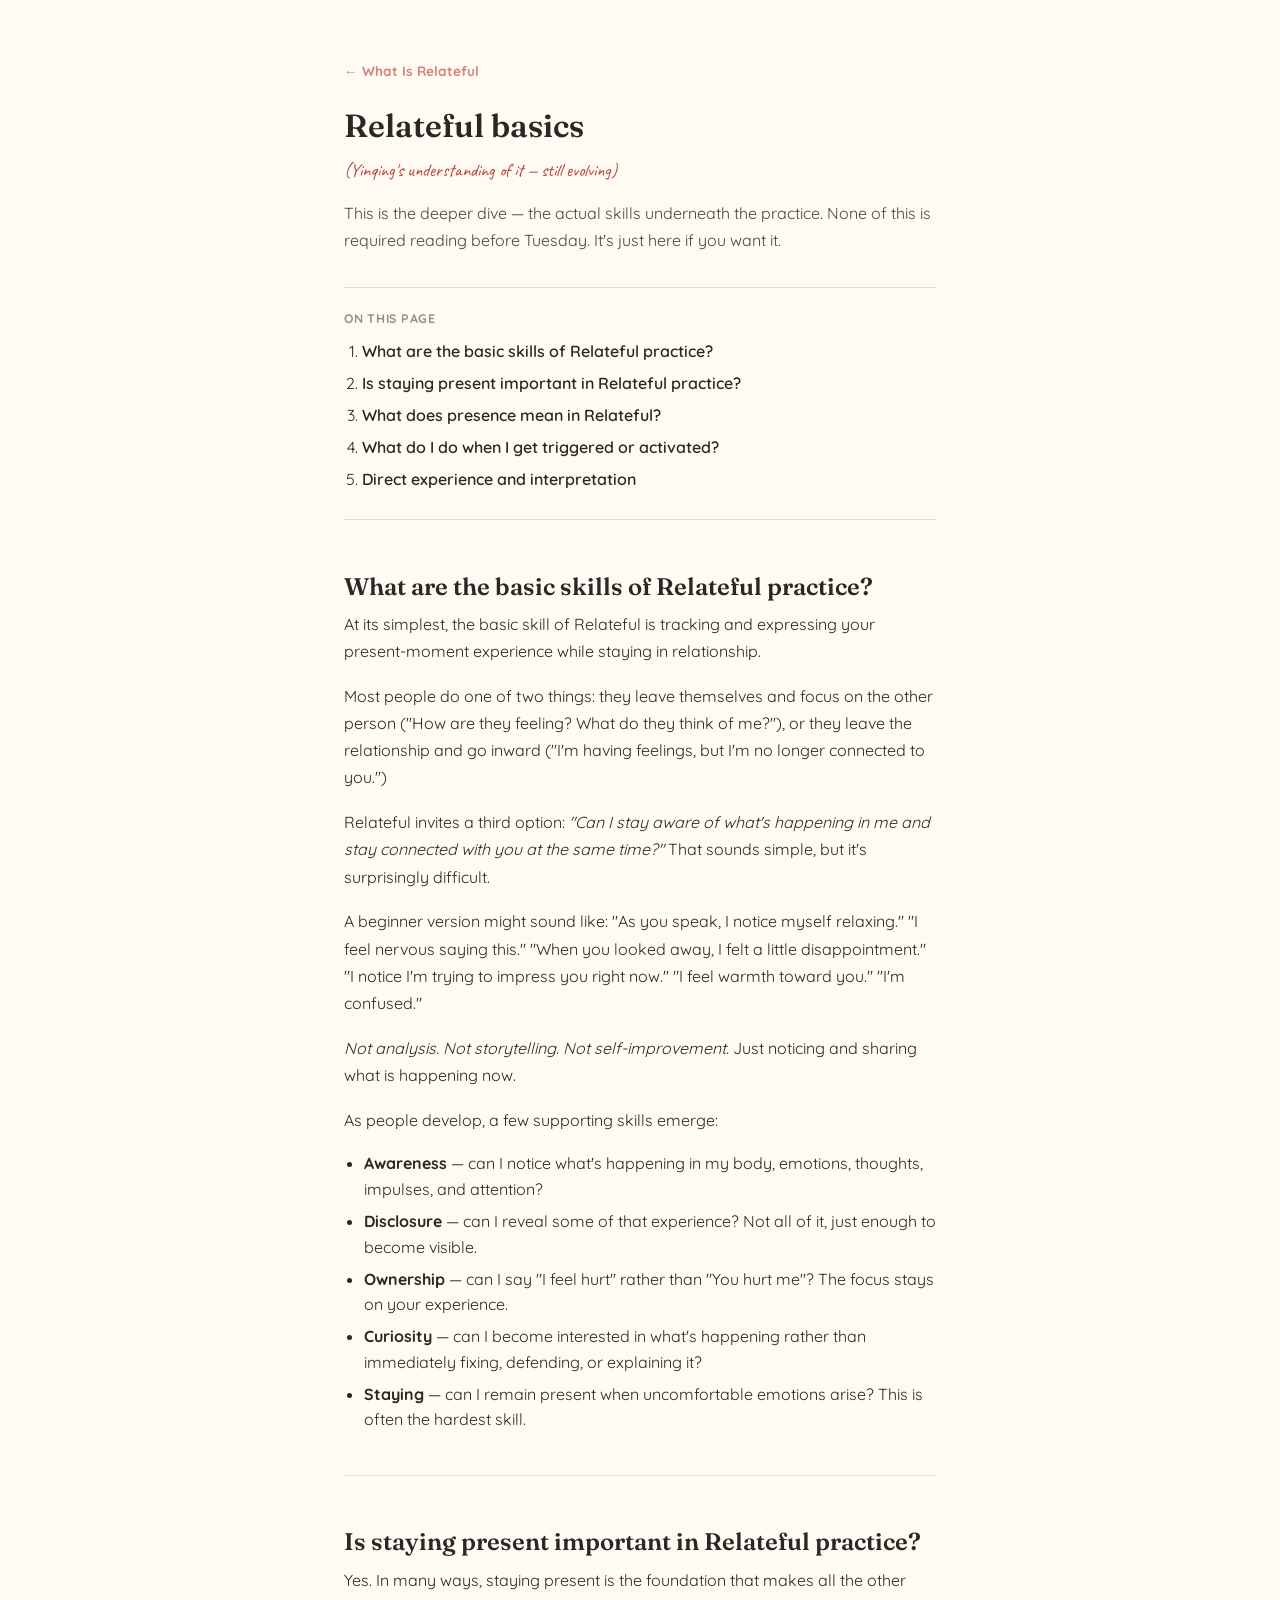
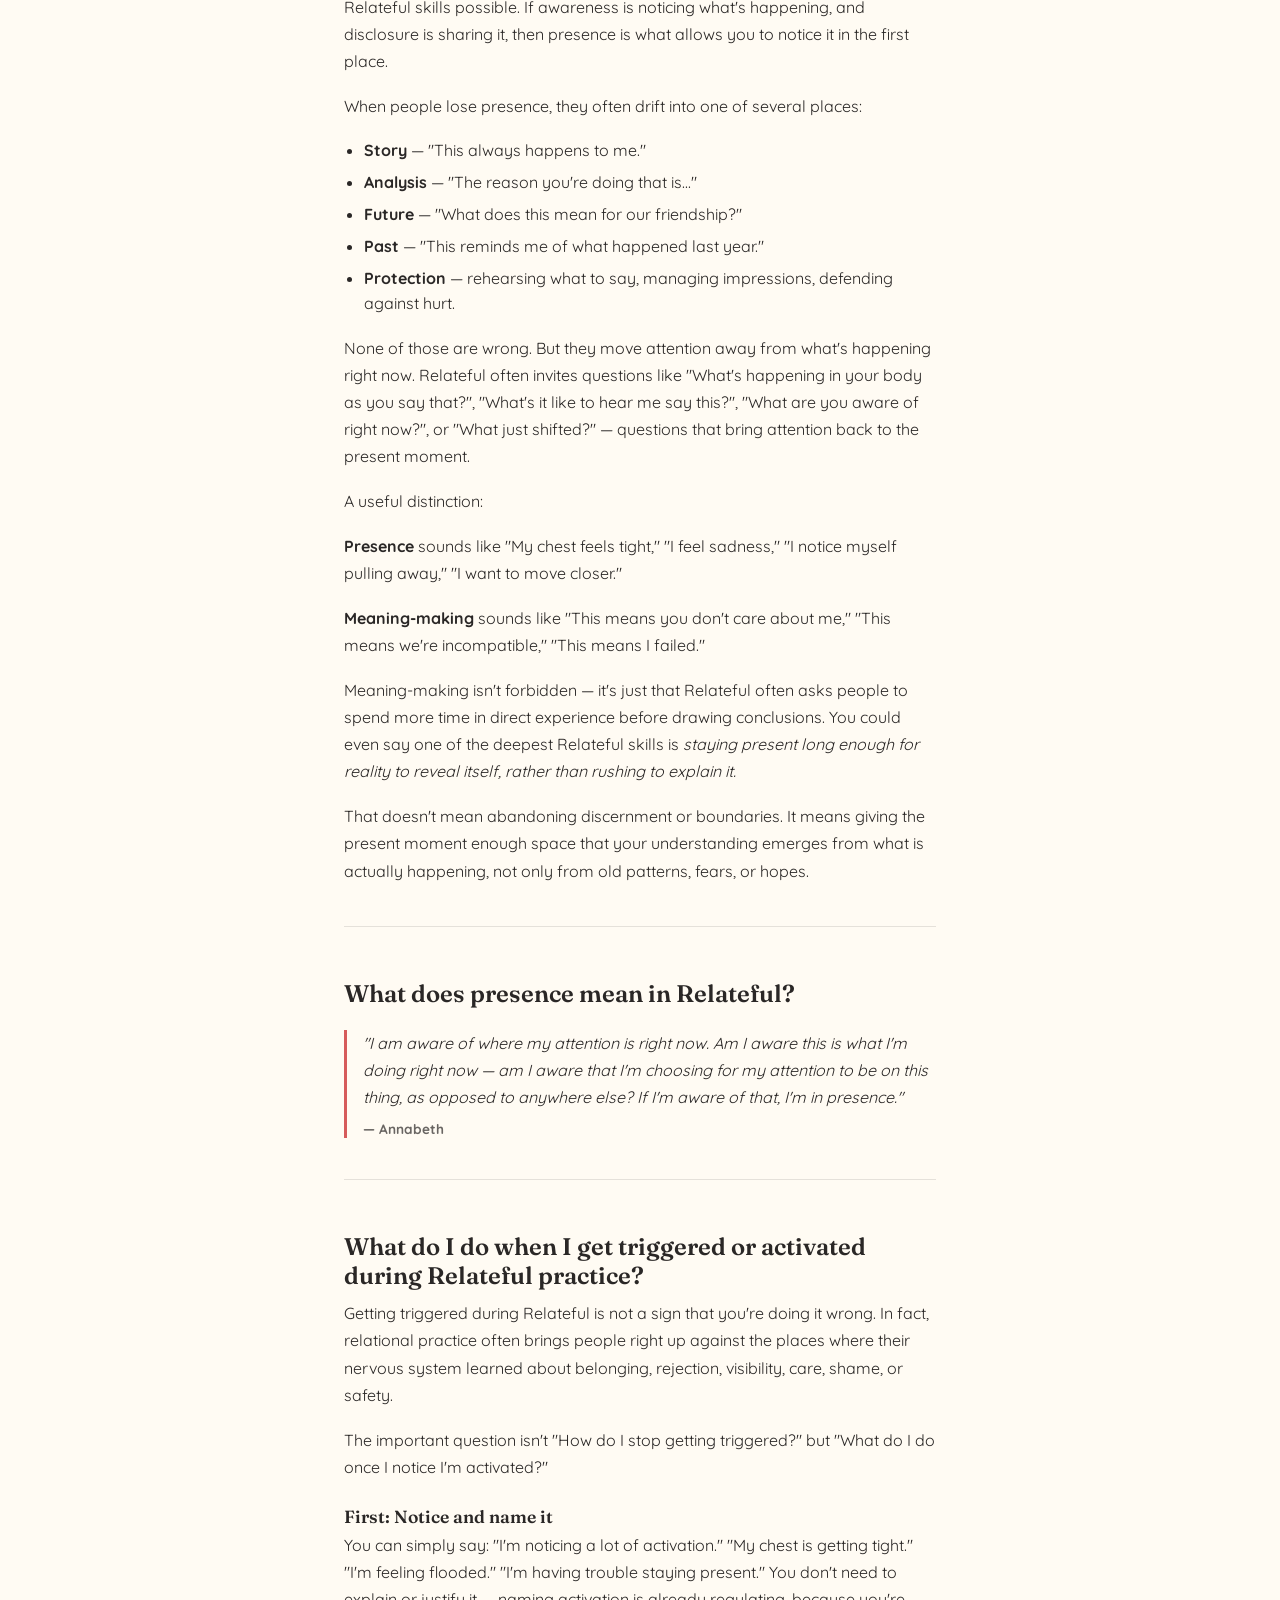
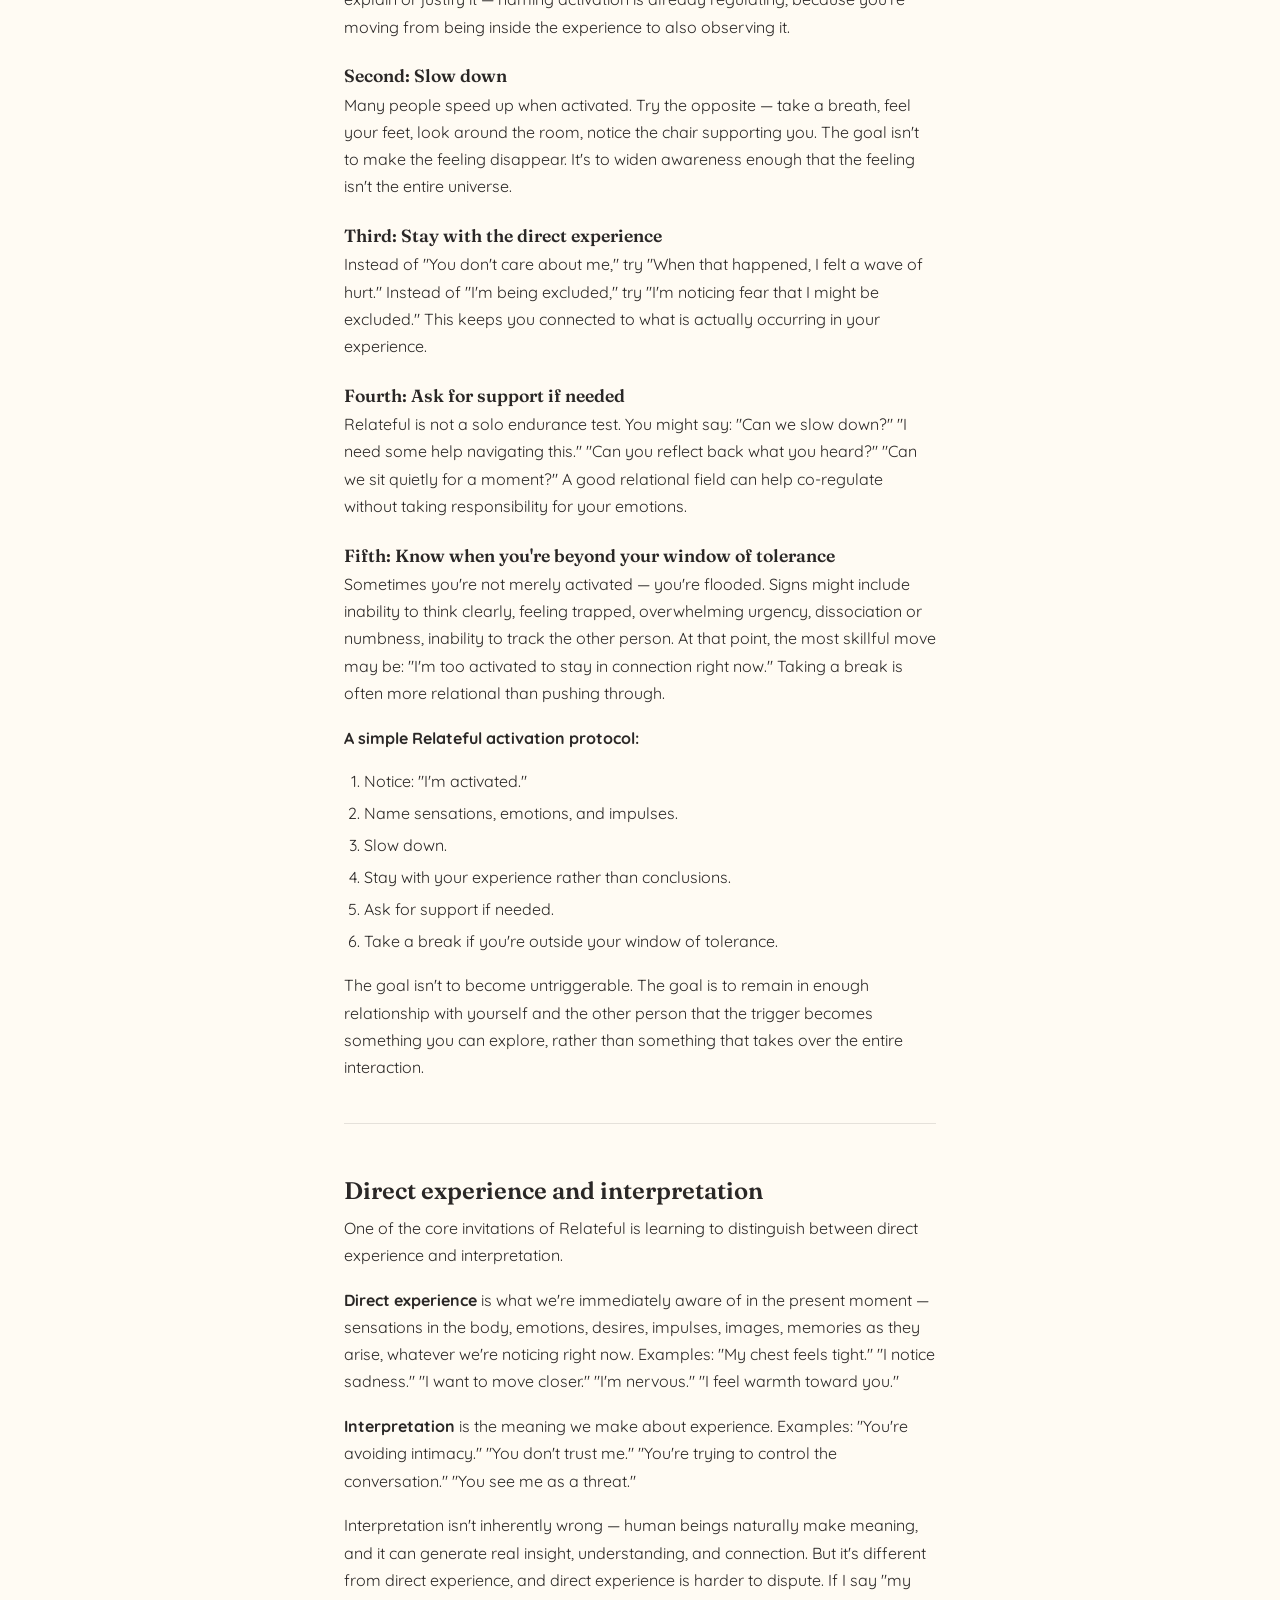
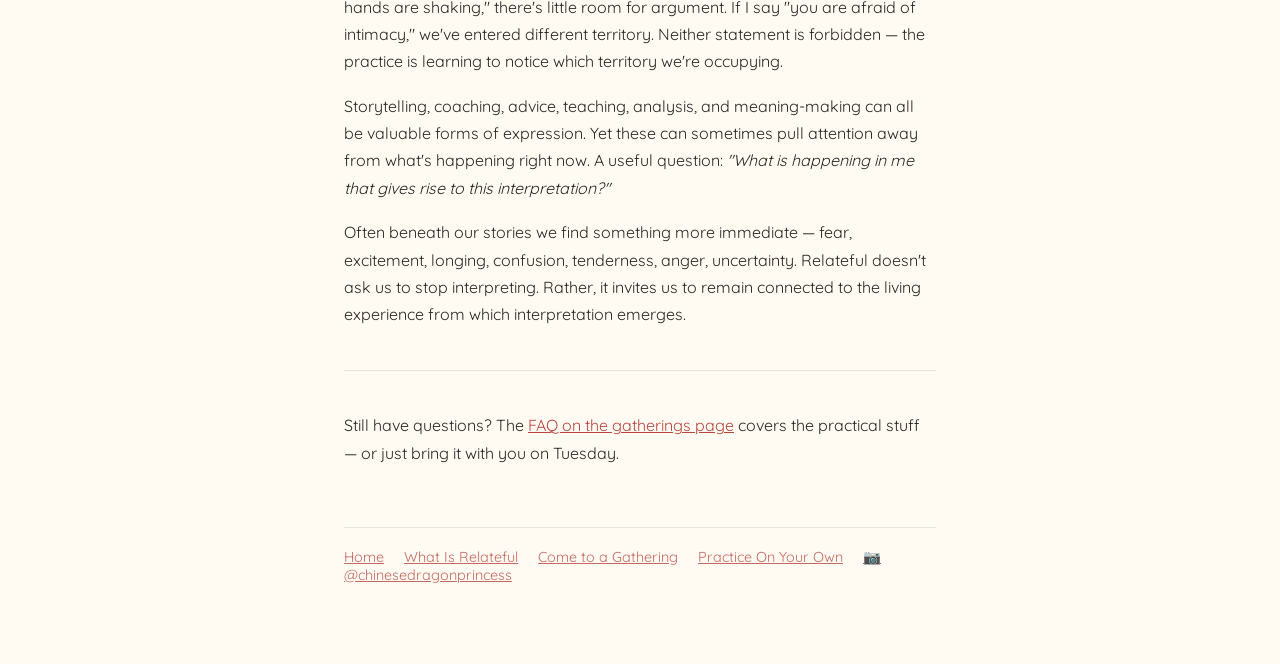
==== commit 00d7015b: "Nav: "Get a Ticket" goes straight to Luma; add Home link The nav button now links directly to luma.c" ====
--- a/basics.html
+++ b/basics.html
@@ -166,7 +166,8 @@
     <p>Still have questions? The <a href="/gatherings#faq">FAQ on the gatherings page</a> covers the practical stuff — or just bring it with you on Tuesday.</p>
 
     <footer>
-      <a href="/what-is-relateful">← What Is Relateful</a>
+      <a href="/">Home</a>
+      <a href="/what-is-relateful">What Is Relateful</a>
       <a href="/gatherings">Come to a Gathering</a>
       <a href="/practice">Practice On Your Own</a>
       <a href="https://instagram.com/chinesedragonprincess" target="_blank" rel="noopener">📷 @chinesedragonprincess</a>
--- a/styles.css
+++ b/styles.css
@@ -205,7 +205,9 @@
   .sitenav .wrap{gap:8px; padding:9px 16px;}
   .sitenav .brand{font-size:.92rem; order:1;}
   .sitenav .nav-cta{order:2; padding:8px 13px; font-size:.78rem;}
-  .sitenav .links{order:3; width:100%; gap:18px;}
+  /* four links no longer fit one phone row, so let them wrap to a second
+     line rather than get clipped by body{overflow-x:hidden} */
+  .sitenav .links{order:3; width:100%; gap:9px 18px; flex-wrap:wrap;}
   .sitenav .links a{font-size:.84rem;}
 }
 
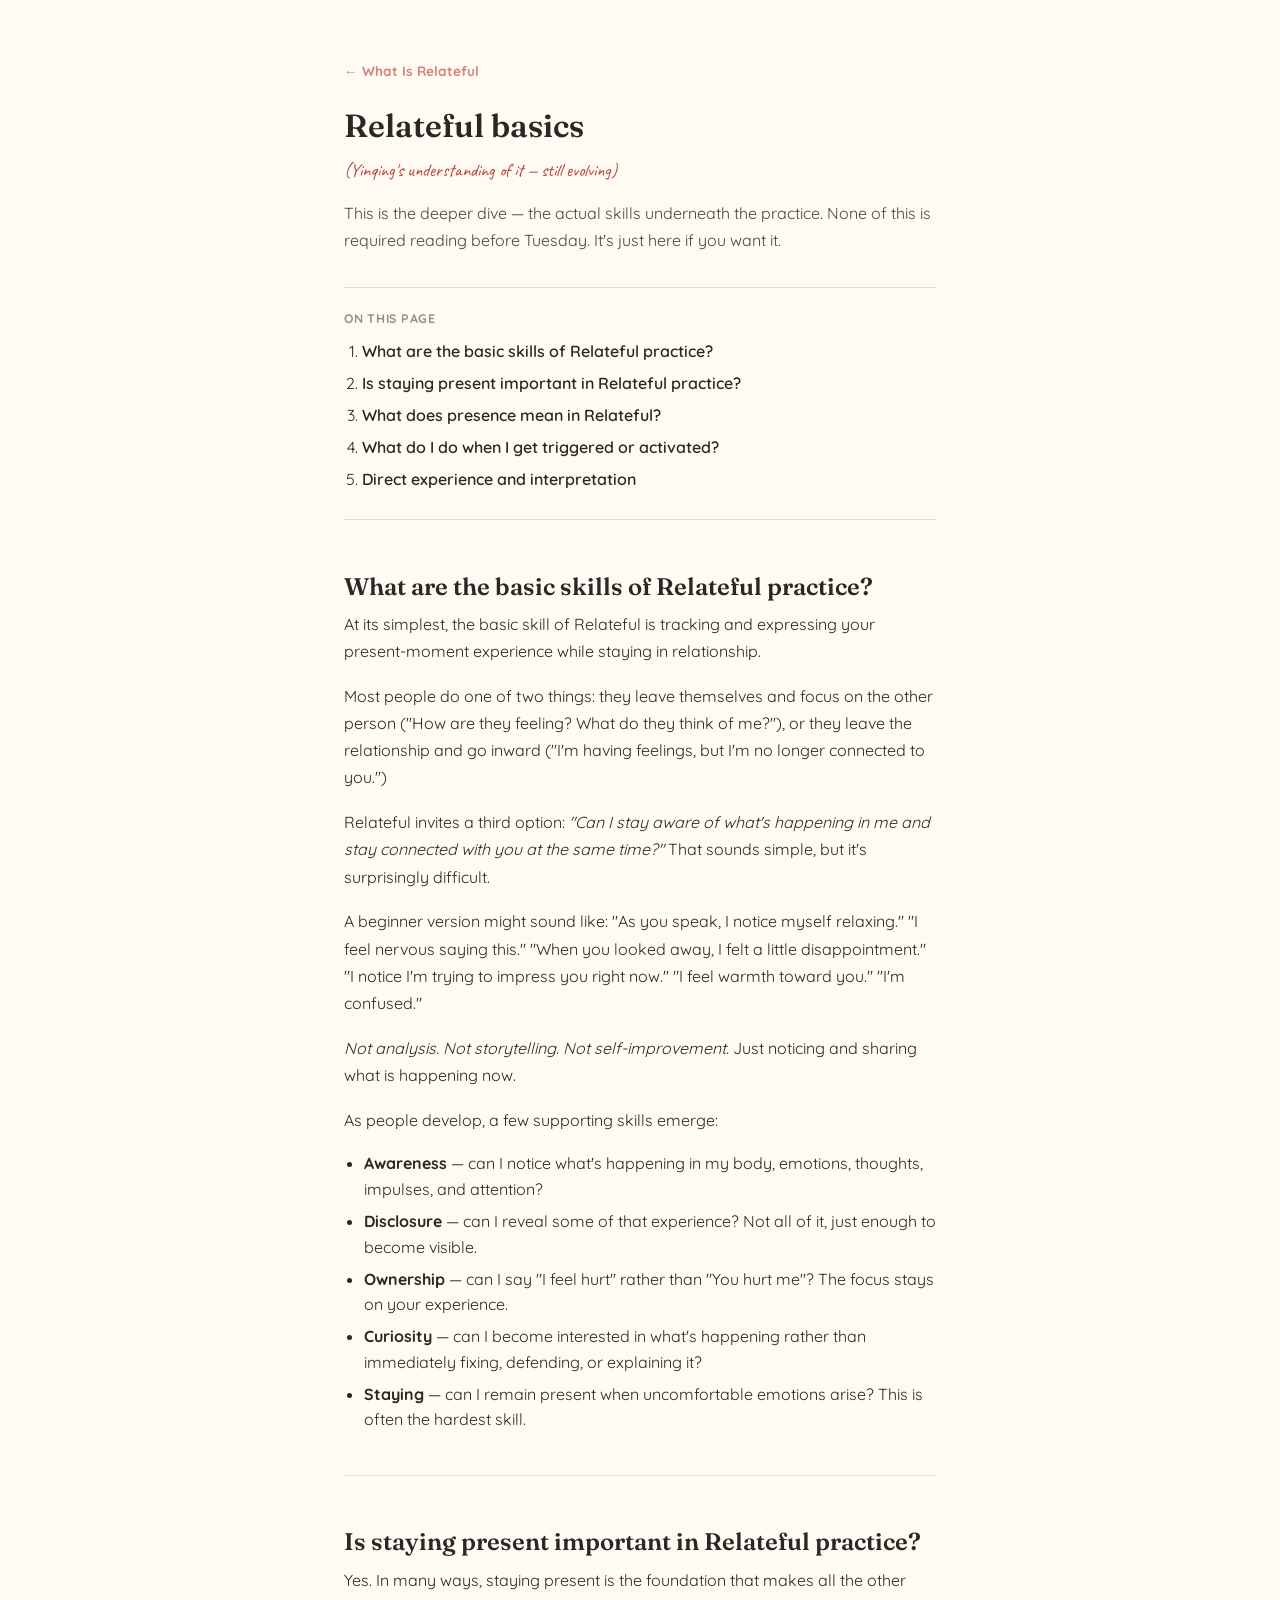
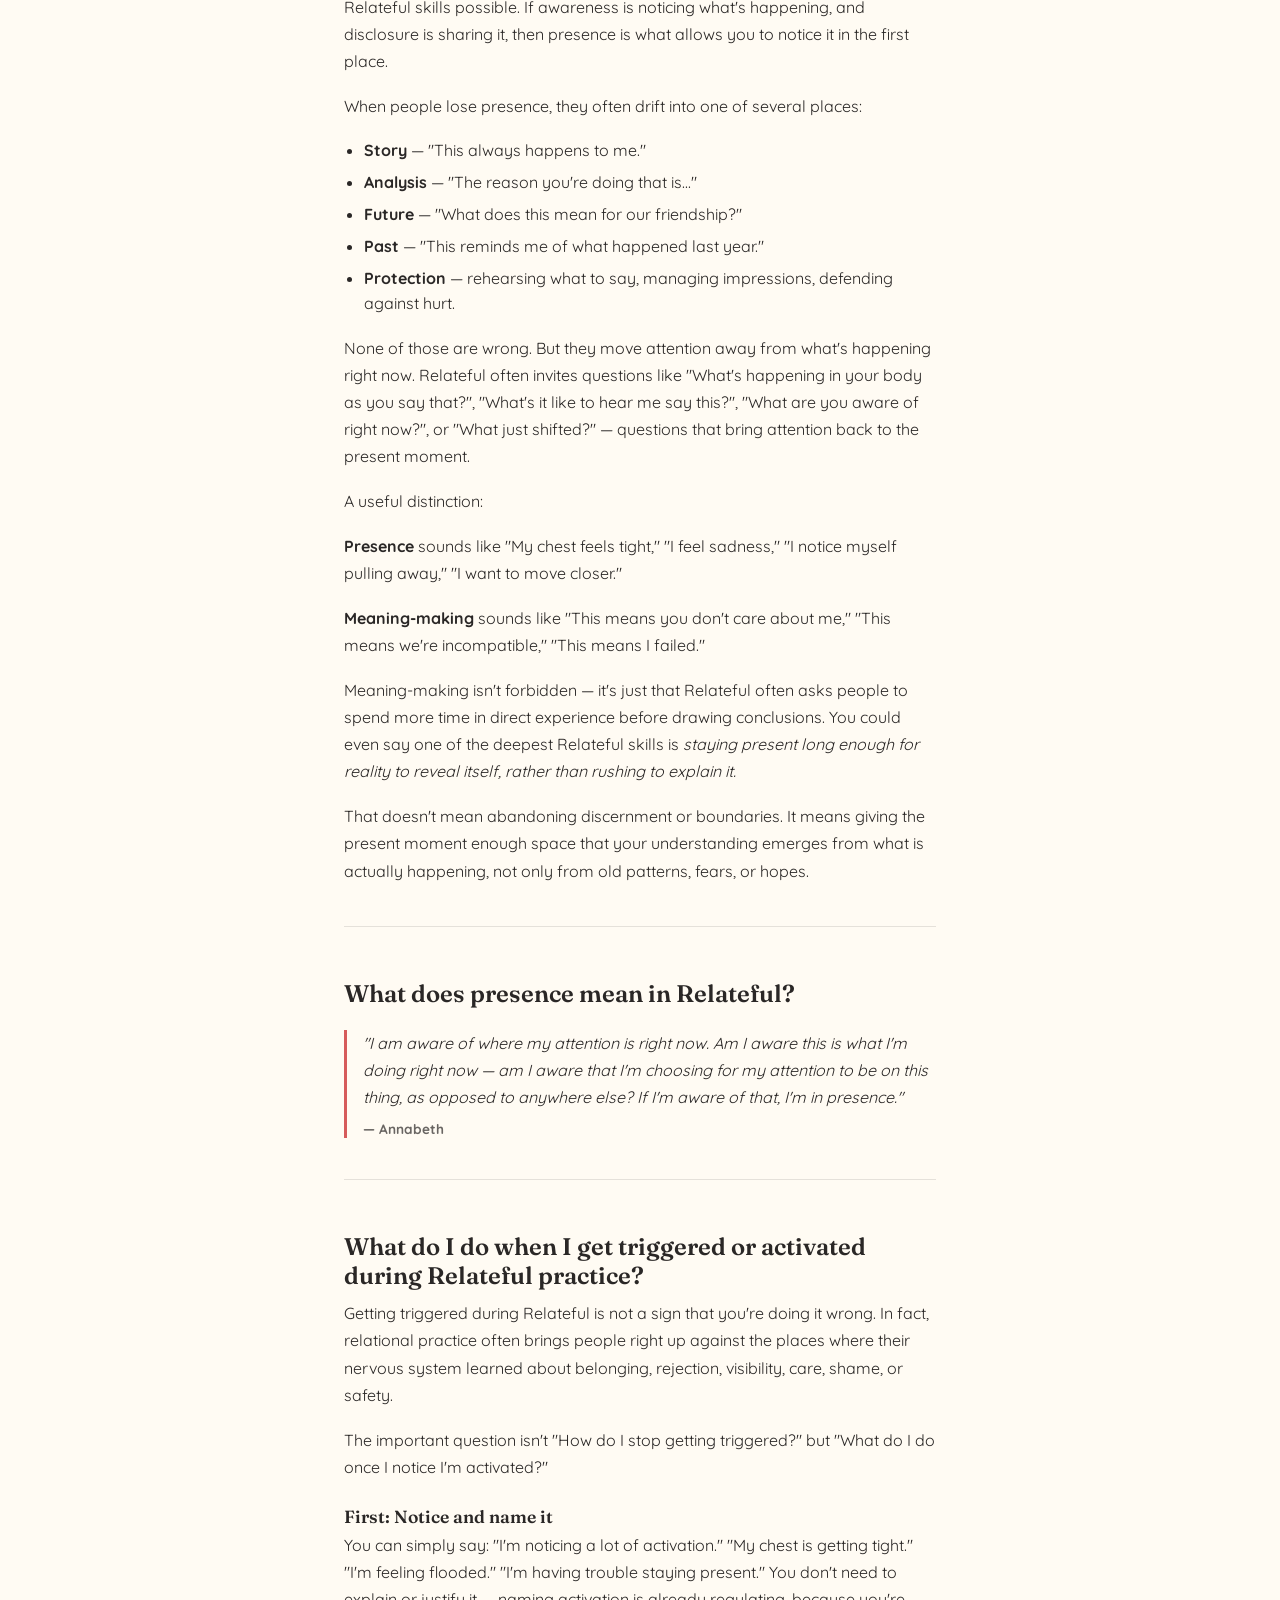
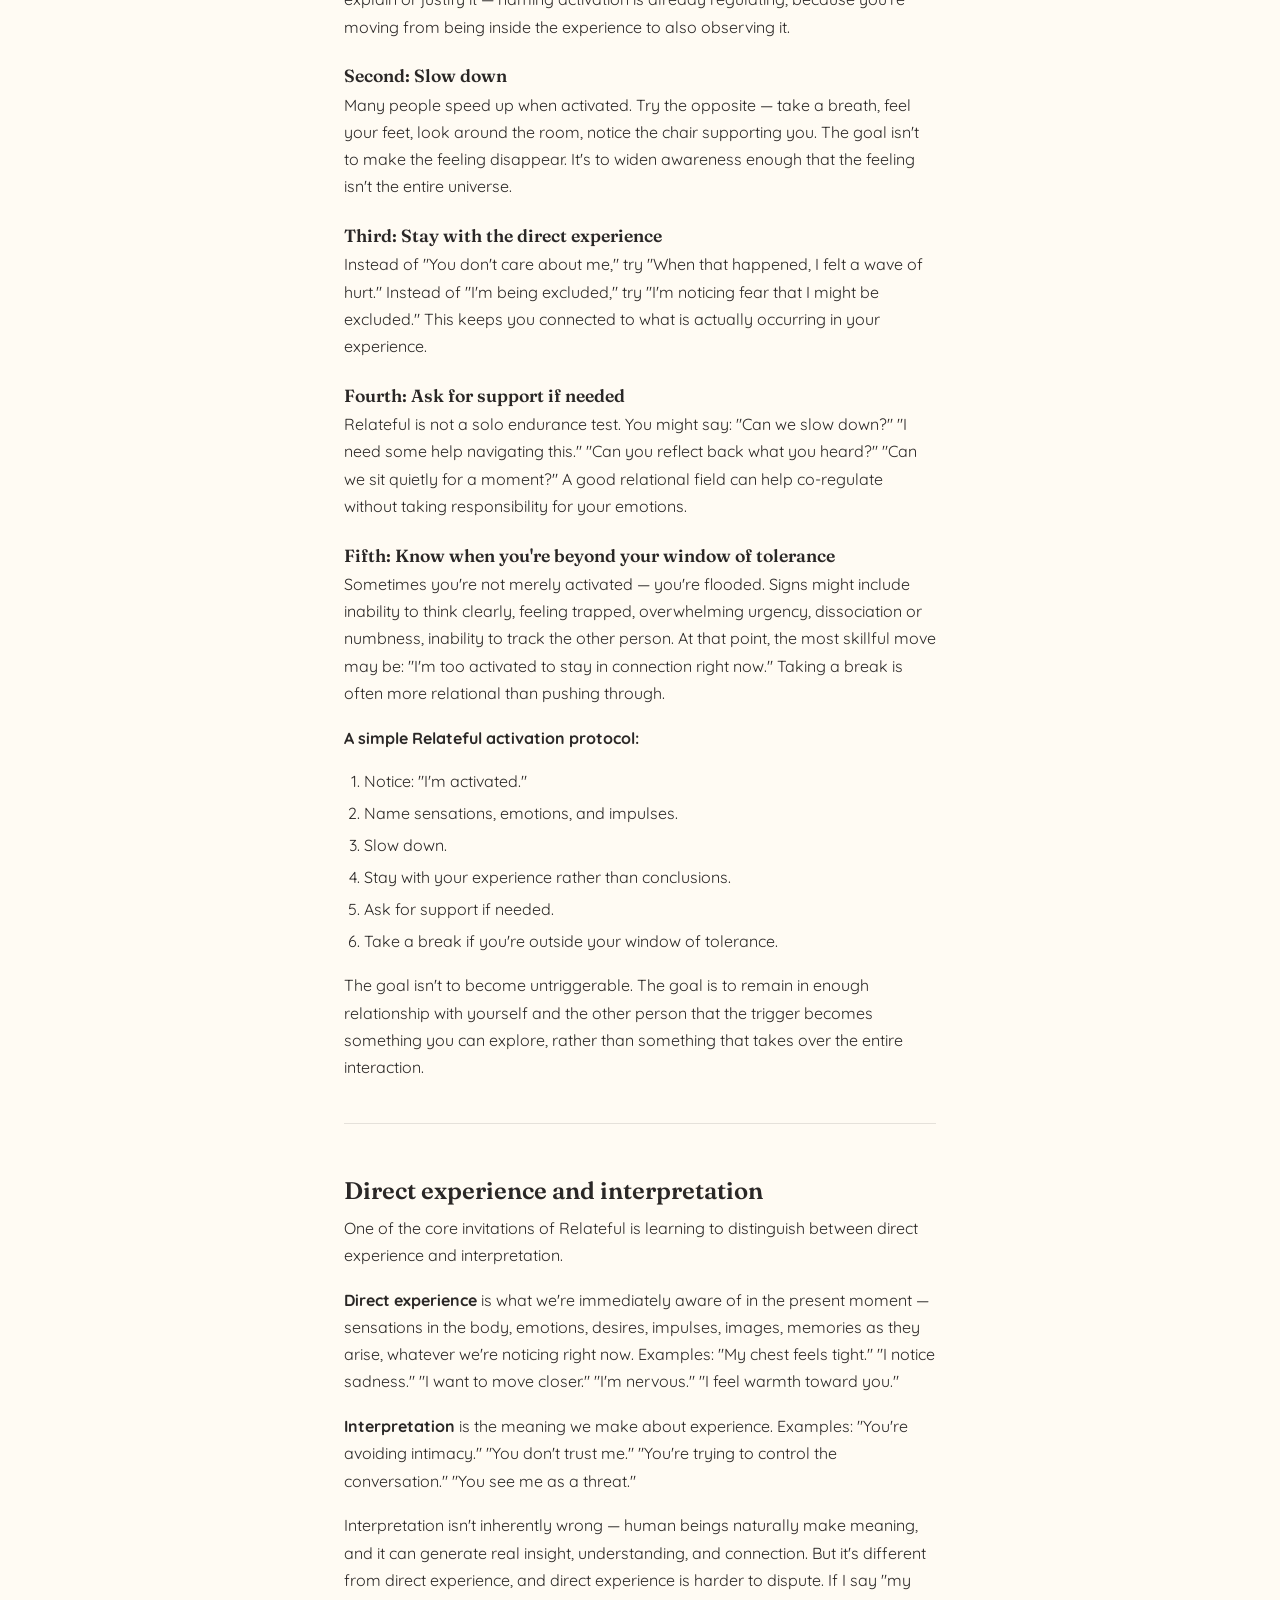
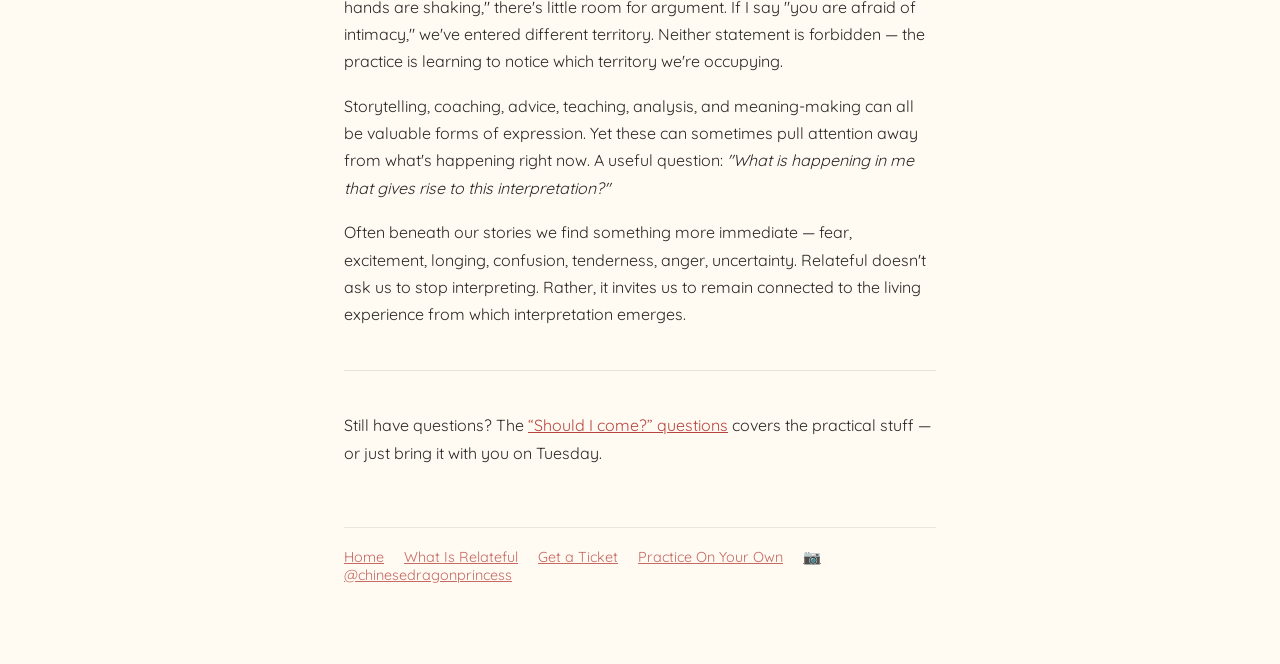
==== commit bd79d9f5: "Remove the /gatherings page; Luma handles booking Every ticket path now goes straight to luma.com/jo" ====
--- a/basics.html
+++ b/basics.html
@@ -163,12 +163,12 @@
 
     <hr class="divider">
 
-    <p>Still have questions? The <a href="/gatherings#faq">FAQ on the gatherings page</a> covers the practical stuff — or just bring it with you on Tuesday.</p>
+    <p>Still have questions? The <a href="/what-is-relateful#should-i-come">“Should I come?” questions</a> covers the practical stuff — or just bring it with you on Tuesday.</p>
 
     <footer>
       <a href="/">Home</a>
       <a href="/what-is-relateful">What Is Relateful</a>
-      <a href="/gatherings">Come to a Gathering</a>
+      <a href="https://luma.com/joinrelateful" target="_blank" rel="noopener">Get a Ticket</a>
       <a href="/practice">Practice On Your Own</a>
       <a href="https://instagram.com/chinesedragonprincess" target="_blank" rel="noopener">📷 @chinesedragonprincess</a>
     </footer>
